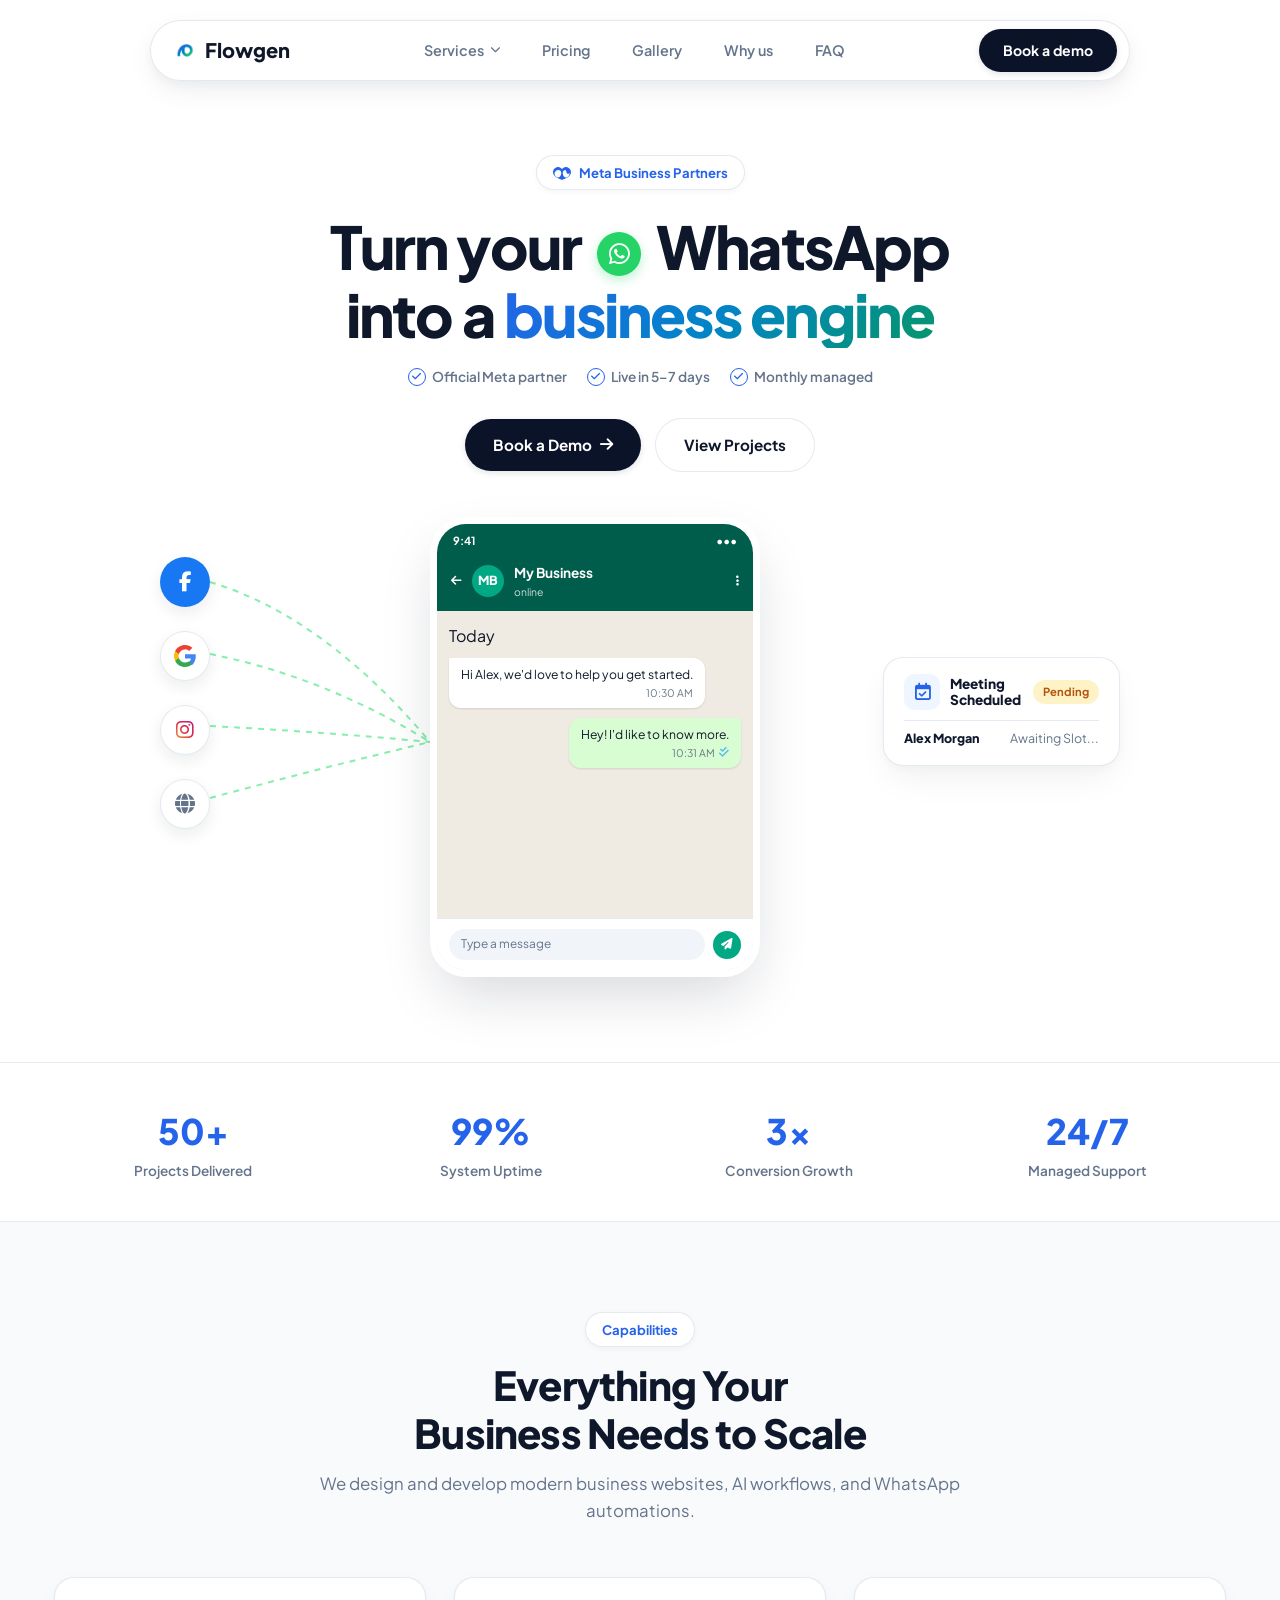
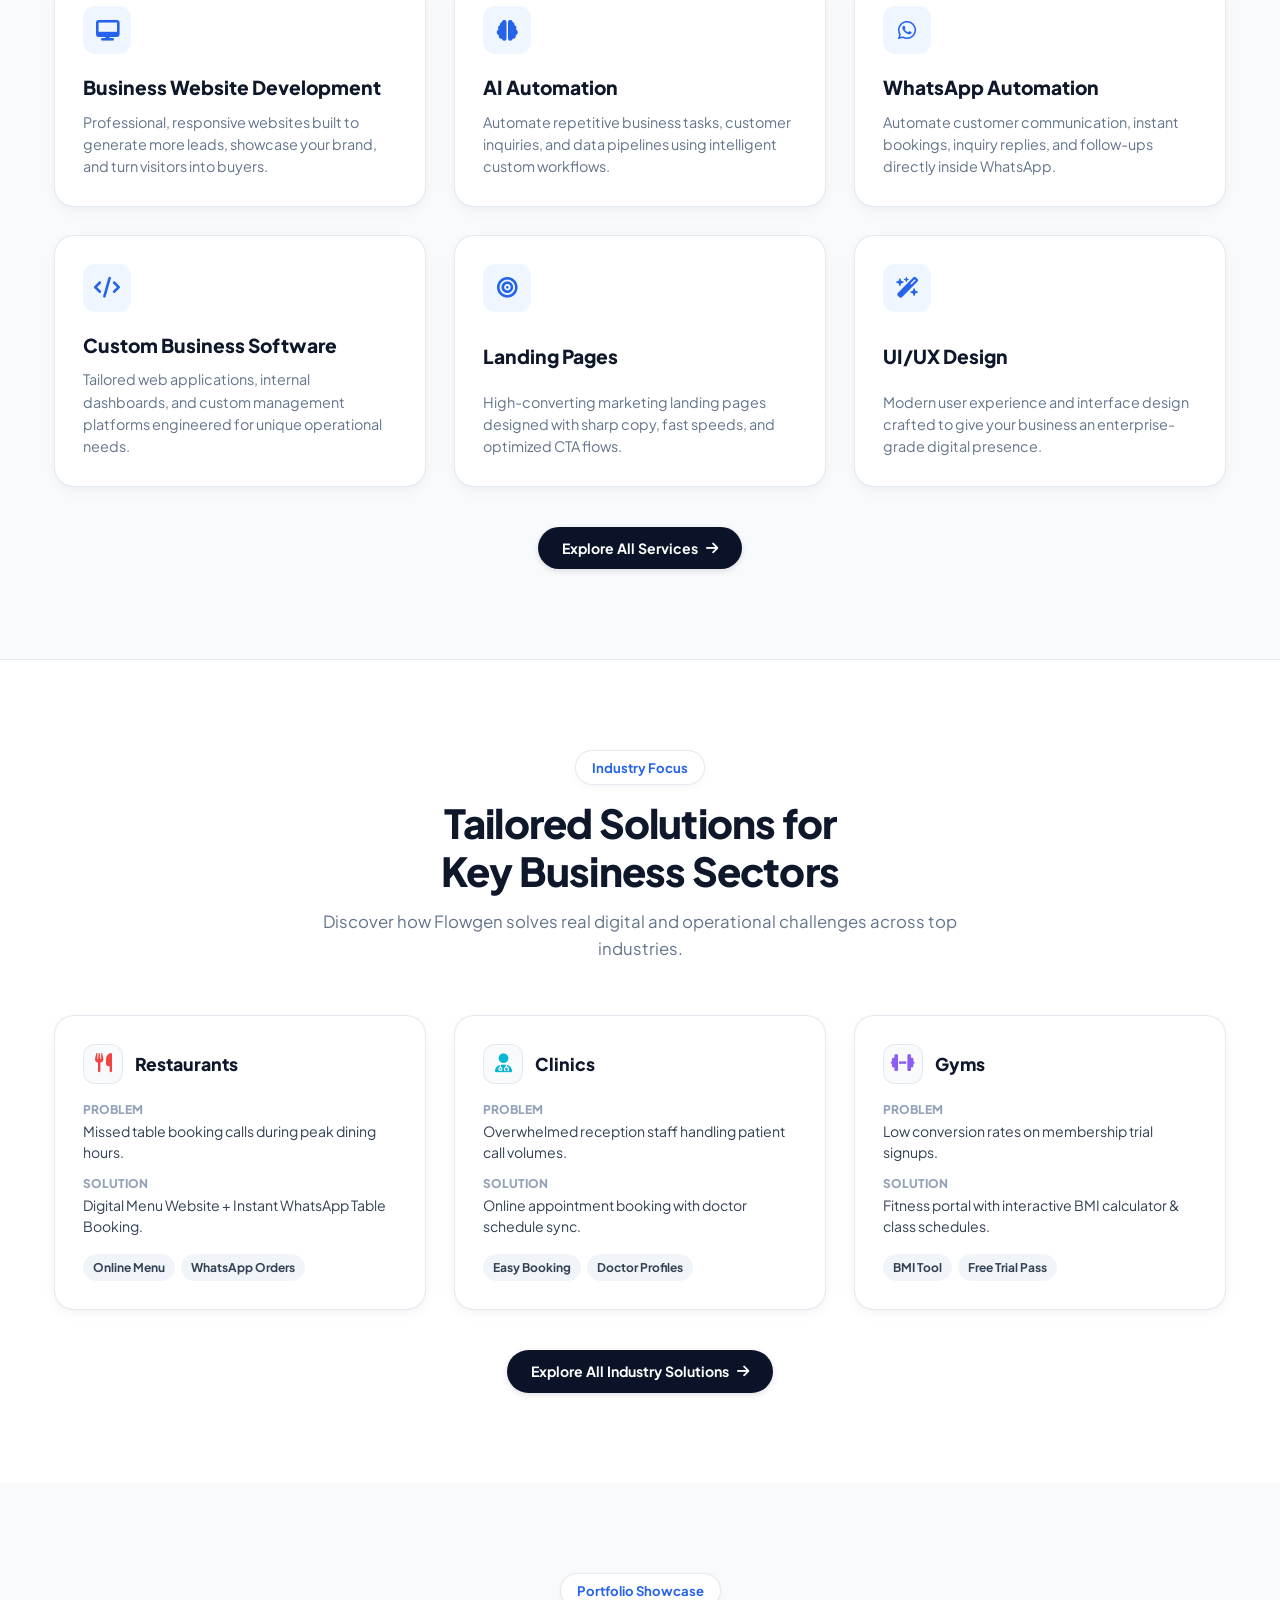
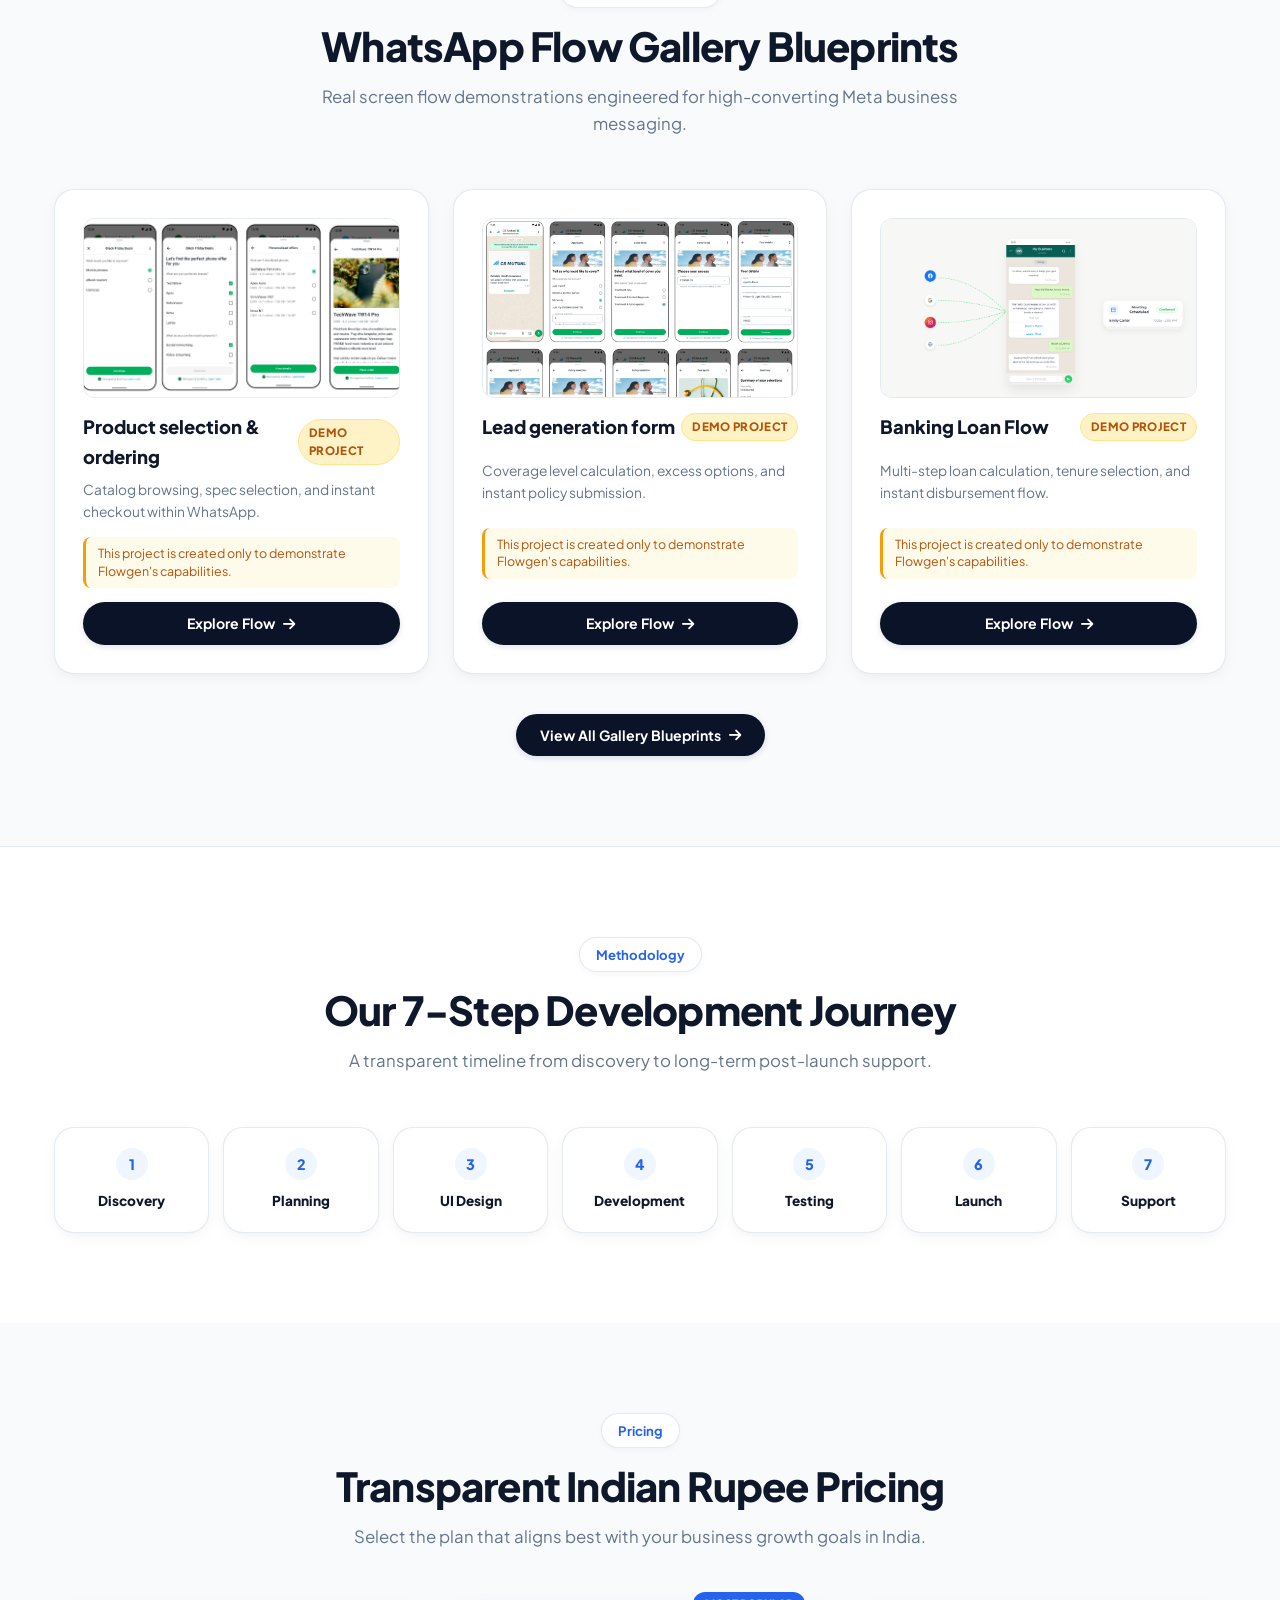
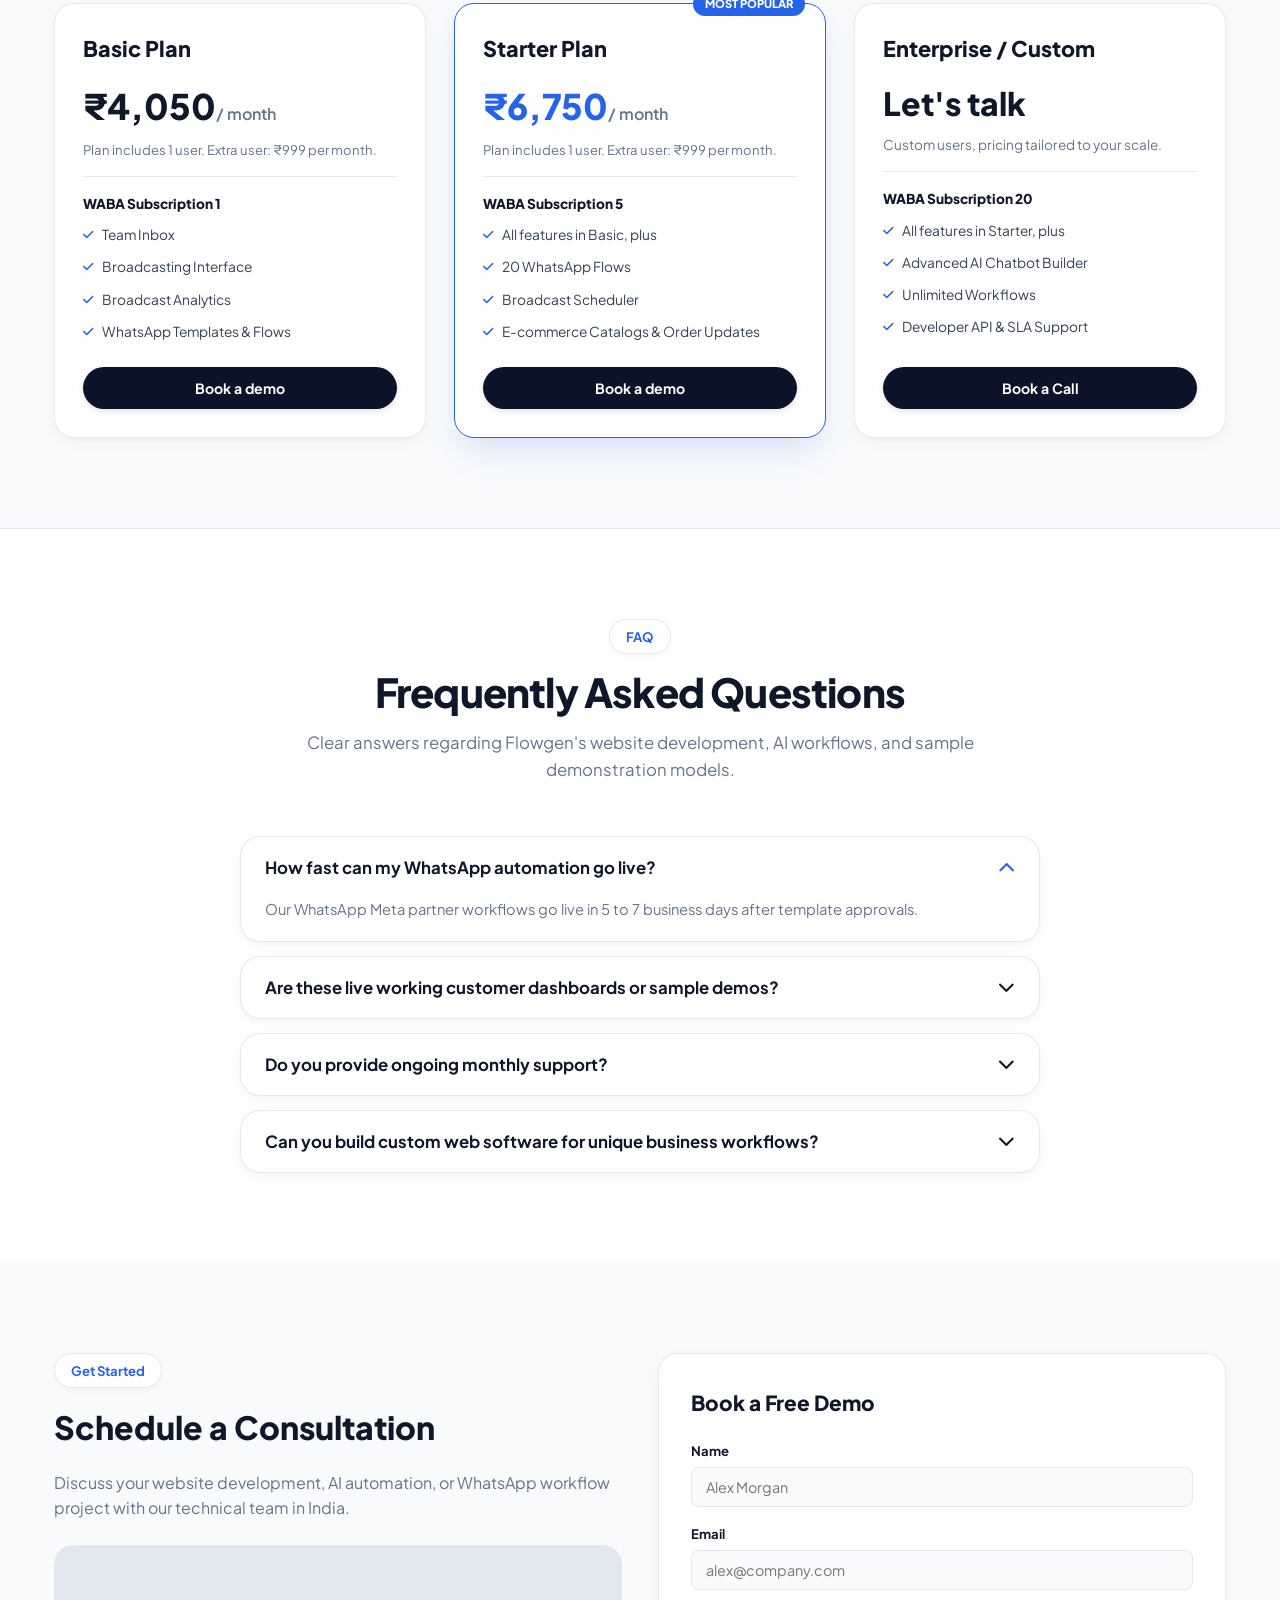
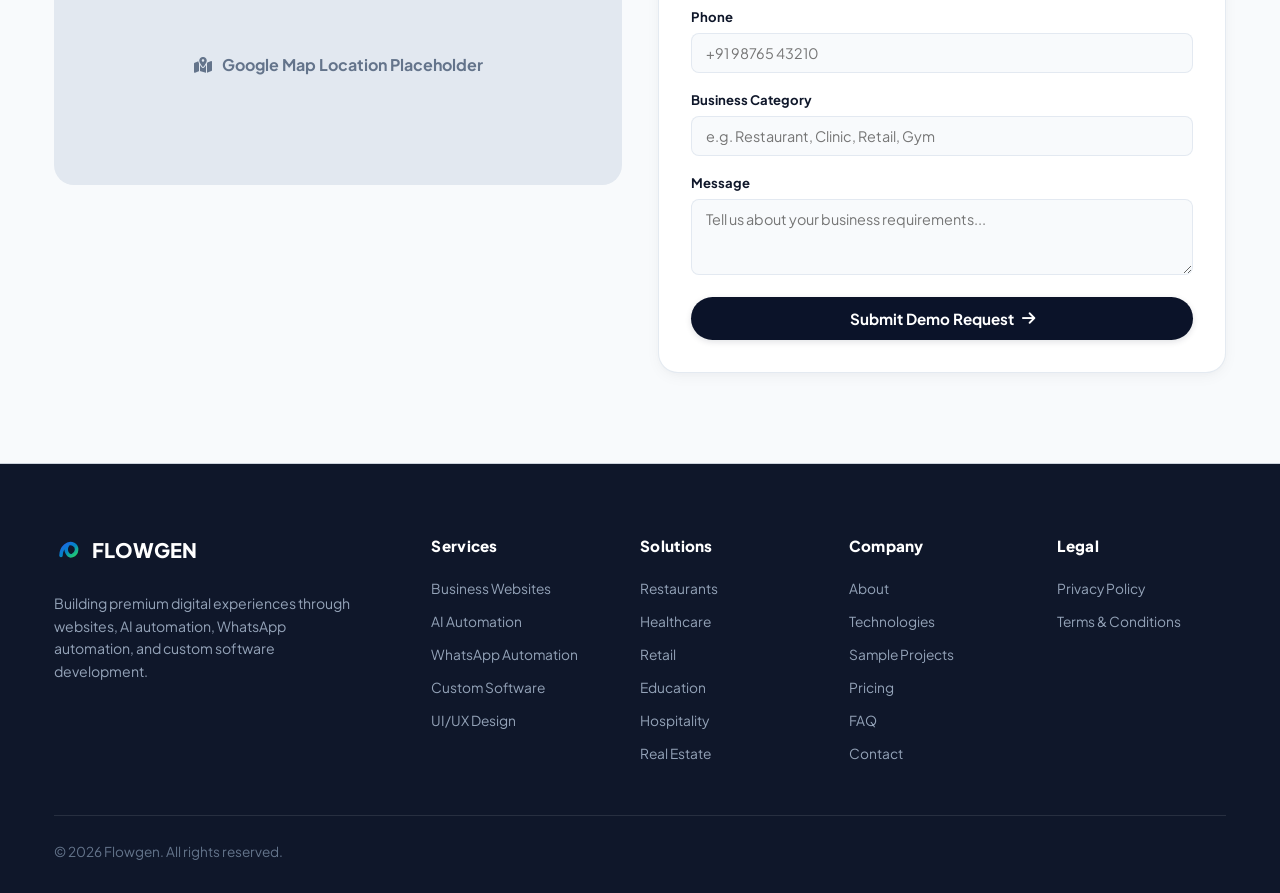
==== index.html @ ee699ff9 "Initial commit" ====
<!DOCTYPE html>
<html lang="en">

<head>
  <meta charset="UTF-8">
  <meta name="viewport" content="width=device-width, initial-scale=1.0">
  <title>Flowgen — Turn your WhatsApp into a business engine</title>
  <meta name="description"
    content="Flowgen helps businesses grow with modern websites, AI automation, WhatsApp automation and custom software solutions in India.">
  <link rel="stylesheet" href="styles.css">
  <link rel="stylesheet" href="https://cdnjs.cloudflare.com/ajax/libs/font-awesome/6.4.0/css/all.min.css">
  <style>
    .gallery-preview-img {
      width: 100%;
      height: 180px;
      object-fit: cover;
      object-position: top center;
      border-radius: var(--radius-md);
      margin-bottom: 14px;
      border: 1px solid var(--border-subtle);
    }
  </style>
</head>

<body>

    <!-- Floating Pill Navbar -->
  <div class="navbar-wrapper">
    <nav class="navbar-pill">
      <a href="index.html" class="logo">
        <img src="assets/logo.png" alt="Flowgen Logo" class="logo-icon-img">
        <span>Flowgen</span>
      </a>

      <div class="nav-links">
        <!-- Services with Glossy Mega Menu -->
        <div class="nav-item">
          <a href="services.html" class="nav-link">Services <i class="fa-solid fa-chevron-down" style="font-size:0.65rem;"></i></a>
          <div class="mega-menu">
            <div class="mega-title">Our Services</div>
            <div class="mega-grid-3">
              <a href="services.html" class="mega-card">
                <div class="mega-icon"><i class="fa-solid fa-desktop"></i></div>
                <div class="mega-info"><h6>Business Websites</h6><p>Professional responsive business websites</p></div>
              </a>
              <a href="services.html" class="mega-card">
                <div class="mega-icon"><i class="fa-solid fa-brain"></i></div>
                <div class="mega-info"><h6>AI Automation</h6><p>Automate repetitive business tasks</p></div>
              </a>
              <a href="services.html" class="mega-card">
                <div class="mega-icon"><i class="fa-brands fa-whatsapp"></i></div>
                <div class="mega-info"><h6>WhatsApp Automation</h6><p>Customer engagement automation</p></div>
              </a>
              <a href="services.html" class="mega-card">
                <div class="mega-icon"><i class="fa-solid fa-code"></i></div>
                <div class="mega-info"><h6>Custom Software</h6><p>Business management systems</p></div>
              </a>
              <a href="services.html" class="mega-card">
                <div class="mega-icon"><i class="fa-solid fa-wand-magic-sparkles"></i></div>
                <div class="mega-info"><h6>UI/UX Design</h6><p>Modern interface design</p></div>
              </a>
              <a href="services.html" class="mega-card">
                <div class="mega-icon"><i class="fa-solid fa-plug"></i></div>
                <div class="mega-info"><h6>API Integration</h6><p>Third-party software integrations</p></div>
              </a>
            </div>
          </div>
        </div>

        <div class="nav-item"><a href="pricing.html" class="nav-link">Pricing</a></div>
        <div class="nav-item"><a href="projects.html" class="nav-link">Gallery</a></div>
        <div class="nav-item"><a href="solutions.html" class="nav-link">Why us</a></div>
        <div class="nav-item"><a href="faq.html" class="nav-link">FAQ</a></div>
      </div>

      <div class="nav-right-actions">
        <a href="contact.html" class="btn-black-pill">Book a demo</a>
        <button class="mobile-toggle" aria-label="Toggle navigation"><i class="fa-solid fa-bars"></i></button>
      </div>
    </nav>
  </div>

  <!-- Hero Section -->
  <section id="home" class="hero-nowaflow">
    <div class="container">

      <!-- Meta Business Partners Badge -->
      <div class="meta-partner-badge">
        <svg viewBox="0 0 24 24">
          <path
            d="M16.96 4.04C14.87 4.04 13.11 5.37 12 7.05C10.89 5.37 9.13 4.04 7.04 4.04C3.15 4.04 0 7.19 0 11.08C0 16.36 7.6 20.08 11.45 20.91C11.81 20.99 12.19 20.99 12.55 20.91C16.4 20.08 24 16.36 24 11.08C24 7.19 20.85 4.04 16.96 4.04ZM7.04 18.04C4.38 18.04 2.04 15.7 2.04 13.04C2.04 10.38 4.38 8.04 7.04 8.04C9.28 8.04 11.04 9.8 11.04 12.04C11.04 15.35 8.7 18.04 7.04 18.04ZM16.96 18.04C15.3 18.04 12.96 15.35 12.96 12.04C12.96 9.8 14.72 8.04 16.96 8.04C19.62 18.04 21.96 10.38 21.96 13.04C21.96 15.7 19.62 18.04 16.96 18.04Z" />
        </svg>
        Meta Business Partners
      </div>

      <!-- Main Headline -->
      <h1 class="hero-main-title">
        Turn your <span class="wa-title-badge"><i class="fa-brands fa-whatsapp"></i></span> WhatsApp into a
        <div class="nowaflow-gradient-text">business engine</div>
      </h1>

      <!-- Checkmarks Row -->
      <div class="hero-checkmarks-row">
        <div class="check-item">
          <span class="check-icon-circle"><i class="fa-solid fa-check"></i></span> Official Meta partner
        </div>
        <div class="check-item">
          <span class="check-icon-circle"><i class="fa-solid fa-check"></i></span> Live in 5–7 days
        </div>
        <div class="check-item">
          <span class="check-icon-circle"><i class="fa-solid fa-check"></i></span> Monthly managed
        </div>
      </div>

      <!-- Hero CTA Buttons -->
      <div class="hero-cta-buttons">
        <a href="contact.html" class="btn-black-pill" style="padding:14px 28px; font-size:0.95rem;">
          Book a Demo <i class="fa-solid fa-arrow-right"></i>
        </a>
        <a href="projects.html" class="btn-white-pill" style="padding:14px 28px; font-size:0.95rem;">
          View Projects
        </a>
      </div>

      <!-- Hero Visual Layout -->
      <div class="hero-visual-wrapper">

        <!-- Left Side App Icons Stack -->
        <div class="left-app-icons">
          <div class="app-icon-circle icon-fb"><i class="fa-brands fa-facebook-f"></i></div>
          <div class="app-icon-circle icon-google">
            <svg width="22" height="22" viewBox="0 0 24 24">
              <path fill="#4285F4"
                d="M23.745 12.27c0-.7-.06-1.4-.19-2.07H12v4.51h6.6c-.29 1.52-1.14 2.82-2.4 3.68v3.05h3.88c2.27-2.09 3.665-5.17 3.665-9.17z" />
              <path fill="#34A853"
                d="M12 24c3.24 0 5.95-1.08 7.93-2.91l-3.88-3.05c-1.08.72-2.45 1.16-4.05 1.16-3.12 0-5.77-2.11-6.72-4.96H1.29v3.15C3.26 21.3 7.31 24 12 24z" />
              <path fill="#FBBC05"
                d="M5.28 14.24c-.25-.72-.38-1.49-.38-2.24s.13-1.52.38-2.24V6.61H1.29C.47 8.24 0 10.06 0 12s.47 3.76 1.29 5.39l3.99-3.15z" />
              <path fill="#EA4335"
                d="M12 4.75c1.77 0 3.35.61 4.6 1.8l3.42-3.42C17.95 1.19 15.24 0 12 0 7.31 0 3.26 2.7 1.29 6.61l3.99 3.15c.95-2.85 3.6-4.96 6.72-4.96z" />
            </svg>
          </div>
          <div class="app-icon-circle icon-ig"><i class="fa-brands fa-instagram"></i></div>
          <div class="app-icon-circle icon-web"><i class="fa-solid fa-globe"></i></div>
        </div>

        <!-- SVG Connector Lines -->
        <svg class="svg-connectors" viewBox="0 0 255 480">
          <path class="connector-path" d="M 25 65 Q 140 100, 245 225" />
          <path class="connector-path" d="M 25 137 Q 140 160, 245 225" />
          <path class="connector-path" d="M 25 209 Q 140 215, 245 225" />
          <path class="connector-path" d="M 25 281 Q 140 250, 245 225" />
        </svg>

        <!-- Center Phone Mockup (Full Un-cut Height) -->
        <div class="phone-mockup-container">
          <div class="phone-frame">
            <div class="phone-status-bar">
              <span>9:41</span>
              <span>•••</span>
            </div>

            <div class="phone-wa-header">
              <i class="fa-solid fa-arrow-left" style="font-size:0.75rem;"></i>
              <div class="phone-avatar">MB</div>
              <div class="phone-header-info">
                <h5>My Business</h5>
                <p>online</p>
              </div>
              <i class="fa-solid fa-ellipsis-vertical" style="margin-left:auto; font-size:0.75rem;"></i>
            </div>

            <!-- LIVE ANIMATED CHAT CONTAINER -->
            <div id="hero-chat-body" class="phone-chat-body">
              <div class="wa-date-divider">Today</div>
            </div>

            <div class="phone-input-bar">
              <div class="phone-input-box">Type a message</div>
              <div class="phone-send-btn"><i class="fa-solid fa-paper-plane"></i></div>
            </div>
          </div>
        </div>

        <!-- Right Side Floating Card (DYNAMICALLY SYNCHRONIZED) -->
        <div class="right-floating-card">
          <div class="meeting-card-top">
            <div style="display:flex; align-items:center; gap:10px;">
              <div class="meeting-icon-box">
                <i class="fa-regular fa-calendar-check"></i>
              </div>
              <div class="meeting-title">Meeting<br>Scheduled</div>
            </div>
            <span id="meeting-badge" class="meeting-badge-confirmed"
              style="background:#fef3c7; color:#b45309;">Pending</span>
          </div>
          <div class="meeting-card-bottom">
            <span id="meeting-person" class="meeting-person">Alex Morgan</span>
            <span id="meeting-time" class="meeting-time">Awaiting Slot...</span>
          </div>
        </div>

      </div>
    </div>
  </section>

  <!-- Trust & Stats Bar -->
  <section class="hero-stats"
    style="background:#ffffff; border-top:1px solid var(--border-subtle); border-bottom:1px solid var(--border-subtle); padding:40px 0;">
    <div class="container">
      <div style="display:grid; grid-template-columns:repeat(4, 1fr); gap:20px; text-align:center;">
        <div>
          <div class="stat-number" data-target="50" data-suffix="+"
            style="font-size:2.2rem; font-weight:800; color:var(--primary);">50+</div>
          <div style="font-size:0.85rem; color:var(--text-muted); font-weight:600;">Projects Delivered</div>
        </div>
        <div>
          <div class="stat-number" data-target="99" data-suffix="%"
            style="font-size:2.2rem; font-weight:800; color:var(--primary);">99.8%</div>
          <div style="font-size:0.85rem; color:var(--text-muted); font-weight:600;">System Uptime</div>
        </div>
        <div>
          <div class="stat-number" data-target="3" data-suffix="x"
            style="font-size:2.2rem; font-weight:800; color:var(--primary);">3x</div>
          <div style="font-size:0.85rem; color:var(--text-muted); font-weight:600;">Conversion Growth</div>
        </div>
        <div>
          <div class="stat-number" data-target="24" data-suffix="/7"
            style="font-size:2.2rem; font-weight:800; color:var(--primary);">24/7</div>
          <div style="font-size:0.85rem; color:var(--text-muted); font-weight:600;">Managed Support</div>
        </div>
      </div>
    </div>
  </section>

  <!-- Services Showcase -->
  <section id="services" class="section-padding">
    <div class="container">
      <div class="section-header">
        <span class="section-tag">Capabilities</span>
        <h2 class="section-title">Everything Your Business Needs to Scale</h2>
        <p class="section-subtitle">We design and develop modern business websites, AI workflows, and WhatsApp
          automations.</p>
      </div>

      <div class="services-grid">
        <div class="service-card">
          <div class="service-icon-box"><i class="fa-solid fa-desktop"></i></div>
          <h3>Business Website Development</h3>
          <p>Professional, responsive websites built to generate more leads, showcase your brand, and turn visitors into
            buyers.</p>
        </div>

        <div class="service-card">
          <div class="service-icon-box"><i class="fa-solid fa-brain"></i></div>
          <h3>AI Automation</h3>
          <p>Automate repetitive business tasks, customer inquiries, and data pipelines using intelligent custom
            workflows.</p>
        </div>

        <div class="service-card">
          <div class="service-icon-box"><i class="fa-brands fa-whatsapp"></i></div>
          <h3>WhatsApp Automation</h3>
          <p>Automate customer communication, instant bookings, inquiry replies, and follow-ups directly inside
            WhatsApp.</p>
        </div>

        <div class="service-card">
          <div class="service-icon-box"><i class="fa-solid fa-code"></i></div>
          <h3>Custom Business Software</h3>
          <p>Tailored web applications, internal dashboards, and custom management platforms engineered for unique
            operational needs.</p>
        </div>

        <div class="service-card">
          <div class="service-icon-box"><i class="fa-solid fa-bullseye"></i></div>
          <h3>Landing Pages</h3>
          <p>High-converting marketing landing pages designed with sharp copy, fast speeds, and optimized CTA flows.</p>
        </div>

        <div class="service-card">
          <div class="service-icon-box"><i class="fa-solid fa-wand-magic-sparkles"></i></div>
          <h3>UI/UX Design</h3>
          <p>Modern user experience and interface design crafted to give your business an enterprise-grade digital
            presence.</p>
        </div>
      </div>

      <div style="text-align:center; margin-top:40px;">
        <a href="services.html" class="btn-black-pill">Explore All Services <i class="fa-solid fa-arrow-right"></i></a>
      </div>
    </div>
  </section>

  <!-- Industry Solutions Showcase -->
  <section class="section-padding" style="background:#ffffff; border-top:1px solid var(--border-subtle);">
    <div class="container">
      <div class="section-header">
        <span class="section-tag">Industry Focus</span>
        <h2 class="section-title">Tailored Solutions for Key Business Sectors</h2>
        <p class="section-subtitle">Discover how Flowgen solves real digital and operational challenges across top
          industries.</p>
      </div>

      <div class="solutions-grid">
        <div class="solution-card">
          <div>
            <div class="solution-header">
              <div class="solution-icon" style="color:#ef4444;"><i class="fa-solid fa-utensils"></i></div>
              <div class="solution-title">
                <h4>Restaurants</h4>
              </div>
            </div>
            <div class="solution-block">
              <h6>Problem</h6>
              <p>Missed table booking calls during peak dining hours.</p>
            </div>
            <div class="solution-block">
              <h6>Solution</h6>
              <p>Digital Menu Website + Instant WhatsApp Table Booking.</p>
            </div>
          </div>
          <div><span class="benefit-tag">Online Menu</span><span class="benefit-tag">WhatsApp Orders</span></div>
        </div>

        <div class="solution-card">
          <div>
            <div class="solution-header">
              <div class="solution-icon" style="color:#06b6d4;"><i class="fa-solid fa-user-doctor"></i></div>
              <div class="solution-title">
                <h4>Clinics</h4>
              </div>
            </div>
            <div class="solution-block">
              <h6>Problem</h6>
              <p>Overwhelmed reception staff handling patient call volumes.</p>
            </div>
            <div class="solution-block">
              <h6>Solution</h6>
              <p>Online appointment booking with doctor schedule sync.</p>
            </div>
          </div>
          <div><span class="benefit-tag">Easy Booking</span><span class="benefit-tag">Doctor Profiles</span></div>
        </div>

        <div class="solution-card">
          <div>
            <div class="solution-header">
              <div class="solution-icon" style="color:#8b5cf6;"><i class="fa-solid fa-dumbbell"></i></div>
              <div class="solution-title">
                <h4>Gyms</h4>
              </div>
            </div>
            <div class="solution-block">
              <h6>Problem</h6>
              <p>Low conversion rates on membership trial signups.</p>
            </div>
            <div class="solution-block">
              <h6>Solution</h6>
              <p>Fitness portal with interactive BMI calculator & class schedules.</p>
            </div>
          </div>
          <div><span class="benefit-tag">BMI Tool</span><span class="benefit-tag">Free Trial Pass</span></div>
        </div>
      </div>

      <div style="text-align:center; margin-top:40px;">
        <a href="solutions.html" class="btn-black-pill">Explore All Industry Solutions <i
            class="fa-solid fa-arrow-right"></i></a>
      </div>
    </div>
  </section>

  <!-- Sample Projects Showcase Grid -->
  <section id="sample-projects" class="section-padding">
    <div class="container">
      <div class="section-header">
        <span class="section-tag">Portfolio Showcase</span>
        <h2 class="section-title">WhatsApp Flow Gallery Blueprints</h2>
        <p class="section-subtitle">Real screen flow demonstrations engineered for high-converting Meta business
          messaging.</p>
      </div>

      <div class="projects-grid" style="grid-template-columns: repeat(3, 1fr); gap:24px;">

        <div class="project-card">
          <img src="assets/gallery/gallery_2_ecommerce.png" alt="Product selection & ordering"
            class="gallery-preview-img">
          <div class="project-content">
            <div style="display:flex; justify-content:space-between; align-items:center; margin-bottom:8px;">
              <h3 style="font-size:1.15rem; font-weight:800;">Product selection & ordering</h3>
              <span class="sample-badge">DEMO PROJECT</span>
            </div>
            <p style="font-size:0.86rem; color:var(--text-muted);">Catalog browsing, spec selection, and instant
              checkout within WhatsApp.</p>
            <div class="sample-disclaimer">This project is created only to demonstrate Flowgen's capabilities.</div>
            <a href="projects.html" class="btn-black-pill" style="margin-top:14px; width:100%; text-align:center;">
              Explore Flow <i class="fa-solid fa-arrow-right"></i>
            </a>
          </div>
        </div>

        <div class="project-card">
          <img src="assets/gallery/gallery_3_insurance.png" alt="Lead generation form" class="gallery-preview-img">
          <div class="project-content">
            <div style="display:flex; justify-content:space-between; align-items:center; margin-bottom:8px;">
              <h3 style="font-size:1.15rem; font-weight:800;">Lead generation form</h3>
              <span class="sample-badge">DEMO PROJECT</span>
            </div>
            <p style="font-size:0.86rem; color:var(--text-muted);">Coverage level calculation, excess options, and
              instant policy submission.</p>
            <div class="sample-disclaimer">This project is created only to demonstrate Flowgen's capabilities.</div>
            <a href="projects.html" class="btn-black-pill" style="margin-top:14px; width:100%; text-align:center;">
              Explore Flow <i class="fa-solid fa-arrow-right"></i>
            </a>
          </div>
        </div>

        <div class="project-card">
          <img src="assets/gallery/gallery_1_loan.png" alt="Banking Loan Flow" class="gallery-preview-img">
          <div class="project-content">
            <div style="display:flex; justify-content:space-between; align-items:center; margin-bottom:8px;">
              <h3 style="font-size:1.15rem; font-weight:800;">Banking Loan Flow</h3>
              <span class="sample-badge">DEMO PROJECT</span>
            </div>
            <p style="font-size:0.86rem; color:var(--text-muted);">Multi-step loan calculation, tenure selection, and
              instant disbursement flow.</p>
            <div class="sample-disclaimer">This project is created only to demonstrate Flowgen's capabilities.</div>
            <a href="projects.html" class="btn-black-pill" style="margin-top:14px; width:100%; text-align:center;">
              Explore Flow <i class="fa-solid fa-arrow-right"></i>
            </a>
          </div>
        </div>

      </div>

      <div style="text-align:center; margin-top:40px;">
        <a href="projects.html" class="btn-black-pill">View All Gallery Blueprints <i
            class="fa-solid fa-arrow-right"></i></a>
      </div>
    </div>
  </section>

  <!-- 7-Step Development Timeline -->
  <section class="section-padding" style="background:#ffffff; border-top:1px solid var(--border-subtle);">
    <div class="container">
      <div class="section-header">
        <span class="section-tag">Methodology</span>
        <h2 class="section-title">Our 7-Step Development Journey</h2>
        <p class="section-subtitle">A transparent timeline from discovery to long-term post-launch support.</p>
      </div>

      <div class="process-timeline-horizontal">
        <div class="process-step-card">
          <div class="process-num">1</div>
          <h5>Discovery</h5>
        </div>
        <div class="process-step-card">
          <div class="process-num">2</div>
          <h5>Planning</h5>
        </div>
        <div class="process-step-card">
          <div class="process-num">3</div>
          <h5>UI Design</h5>
        </div>
        <div class="process-step-card">
          <div class="process-num">4</div>
          <h5>Development</h5>
        </div>
        <div class="process-step-card">
          <div class="process-num">5</div>
          <h5>Testing</h5>
        </div>
        <div class="process-step-card">
          <div class="process-num">6</div>
          <h5>Launch</h5>
        </div>
        <div class="process-step-card">
          <div class="process-num">7</div>
          <h5>Support</h5>
        </div>
      </div>
    </div>
  </section>

  <!-- Pricing Showcase Grid -->
  <section class="section-padding">
    <div class="container">
      <div class="section-header">
        <span class="section-tag">Pricing</span>
        <h2 class="section-title">Transparent Indian Rupee Pricing</h2>
        <p class="section-subtitle">Select the plan that aligns best with your business growth goals in India.</p>
      </div>

      <div class="pricing-grid-3">
        <div class="pricing-card">
          <div>
            <h3 style="font-size:1.35rem; font-weight:800;">Basic Plan</h3>
            <div style="font-size:2.2rem; font-weight:800; margin:12px 0 4px 0; color:var(--text-dark);">₹4,050<span
                style="font-size:1rem; color:var(--text-muted); font-weight:600;">/ month</span></div>
            <p
              style="font-size:0.82rem; color:var(--text-muted); padding-bottom:16px; border-bottom:1px solid var(--border-subtle); margin-bottom:16px;">
              Plan includes 1 user. Extra user: ₹999 per month.
            </p>
            <div style="font-size:0.85rem; font-weight:800; color:var(--text-dark); margin-bottom:10px;">WABA
              Subscription 1</div>
            <ul class="pricing-feature-list">
              <li><i class="fa-solid fa-check"></i> Team Inbox</li>
              <li><i class="fa-solid fa-check"></i> Broadcasting Interface</li>
              <li><i class="fa-solid fa-check"></i> Broadcast Analytics</li>
              <li><i class="fa-solid fa-check"></i> WhatsApp Templates & Flows</li>
            </ul>
          </div>
          <a href="contact.html" class="btn-black-pill" style="width:100%; text-align:center; margin-top:24px;">Book a
            demo</a>
        </div>

        <div class="pricing-card featured">
          <div class="featured-badge">Most Popular</div>
          <div>
            <h3 style="font-size:1.35rem; font-weight:800;">Starter Plan</h3>
            <div style="font-size:2.2rem; font-weight:800; margin:12px 0 4px 0; color:#2563eb;">₹6,750<span
                style="font-size:1rem; color:var(--text-muted); font-weight:600;">/ month</span></div>
            <p
              style="font-size:0.82rem; color:var(--text-muted); padding-bottom:16px; border-bottom:1px solid var(--border-subtle); margin-bottom:16px;">
              Plan includes 1 user. Extra user: ₹999 per month.
            </p>
            <div style="font-size:0.85rem; font-weight:800; color:var(--text-dark); margin-bottom:10px;">WABA
              Subscription 5</div>
            <ul class="pricing-feature-list">
              <li><i class="fa-solid fa-check"></i> All features in Basic, plus</li>
              <li><i class="fa-solid fa-check"></i> 20 WhatsApp Flows</li>
              <li><i class="fa-solid fa-check"></i> Broadcast Scheduler</li>
              <li><i class="fa-solid fa-check"></i> E-commerce Catalogs & Order Updates</li>
            </ul>
          </div>
          <a href="contact.html" class="btn-black-pill" style="width:100%; text-align:center; margin-top:24px;">Book a
            demo</a>
        </div>

        <div class="pricing-card">
          <div>
            <h3 style="font-size:1.35rem; font-weight:800;">Enterprise / Custom</h3>
            <div style="font-size:2rem; font-weight:800; margin:12px 0 4px 0; color:var(--text-dark);">Let's talk</div>
            <p
              style="font-size:0.85rem; color:var(--text-muted); padding-bottom:16px; border-bottom:1px solid var(--border-subtle); margin-bottom:16px;">
              Custom users, pricing tailored to your scale.
            </p>
            <div style="font-size:0.85rem; font-weight:800; color:var(--text-dark); margin-bottom:10px;">WABA
              Subscription 20</div>
            <ul class="pricing-feature-list">
              <li><i class="fa-solid fa-check"></i> All features in Starter, plus</li>
              <li><i class="fa-solid fa-check"></i> Advanced AI Chatbot Builder</li>
              <li><i class="fa-solid fa-check"></i> Unlimited Workflows</li>
              <li><i class="fa-solid fa-check"></i> Developer API & SLA Support</li>
            </ul>
          </div>
          <a href="contact.html" class="btn-black-pill" style="width:100%; text-align:center; margin-top:24px;">Book a
            Call</a>
        </div>
      </div>
    </div>
  </section>

  <!-- FAQ Accordion -->
  <section class="section-padding" style="background:#ffffff; border-top:1px solid var(--border-subtle);">
    <div class="container">
      <div class="section-header">
        <span class="section-tag">FAQ</span>
        <h2 class="section-title">Frequently Asked Questions</h2>
        <p class="section-subtitle">Clear answers regarding Flowgen's website development, AI workflows, and sample
          demonstration models.</p>
      </div>

      <div class="faq-wrap">
        <div class="faq-item active">
          <button class="faq-question"><span>How fast can my WhatsApp automation go live?</span><i
              class="fa-solid fa-chevron-down"></i></button>
          <div class="faq-answer">Our WhatsApp Meta partner workflows go live in 5 to 7 business days after template
            approvals.</div>
        </div>

        <div class="faq-item">
          <button class="faq-question"><span>Are these live working customer dashboards or sample demos?</span><i
              class="fa-solid fa-chevron-down"></i></button>
          <div class="faq-answer">Every project and dashboard preview on Flowgen is a sample demonstration created to
            showcase what Flowgen can build for your business.</div>
        </div>

        <div class="faq-item">
          <button class="faq-question"><span>Do you provide ongoing monthly support?</span><i
              class="fa-solid fa-chevron-down"></i></button>
          <div class="faq-answer">Yes, we provide fully managed monthly support, hosting management, and API
            maintenance.</div>
        </div>

        <div class="faq-item">
          <button class="faq-question"><span>Can you build custom web software for unique business workflows?</span><i
              class="fa-solid fa-chevron-down"></i></button>
          <div class="faq-answer">Yes, our Enterprise package covers custom web apps, management portals, and internal
            tools.</div>
        </div>
      </div>
    </div>
  </section>

  <!-- Consultation Contact Form -->
  <section class="section-padding">
    <div class="container">
      <div class="contact-grid">
        <div>
          <span class="section-tag">Get Started</span>
          <h2 style="font-size:2rem; font-weight:800; margin-bottom:16px;">Schedule a Consultation</h2>
          <p style="font-size:1rem; color:var(--text-muted); line-height:1.6; margin-bottom:24px;">
            Discuss your website development, AI automation, or WhatsApp workflow project with our technical team in
            India.
          </p>
          <div class="map-placeholder">
            <i class="fa-solid fa-map-location-dot" style="margin-right:10px;"></i> Google Map Location Placeholder
          </div>
        </div>

        <div class="contact-form-box">
          <h3 style="font-size:1.3rem; font-weight:800; margin-bottom:20px;">Book a Free Demo</h3>
          <form id="contact-form">
            <div class="form-group">
              <label>Name</label>
              <input type="text" required class="form-control" placeholder="Alex Morgan">
            </div>
            <div class="form-group">
              <label>Email</label>
              <input type="email" required class="form-control" placeholder="alex@company.com">
            </div>
            <div class="form-group">
              <label>Phone</label>
              <input type="tel" required class="form-control" placeholder="+91 98765 43210">
            </div>
            <div class="form-group">
              <label>Business Category</label>
              <input type="text" class="form-control" placeholder="e.g. Restaurant, Clinic, Retail, Gym">
            </div>
            <div class="form-group">
              <label>Message</label>
              <textarea rows="3" class="form-control"
                placeholder="Tell us about your business requirements..."></textarea>
            </div>
            <button type="submit" class="btn-black-pill" style="width:100%; padding:12px; font-size:0.95rem;">
              Submit Demo Request <i class="fa-solid fa-arrow-right"></i>
            </button>
          </form>
        </div>
      </div>
    </div>
  </section>

  <!-- Multi-Column Footer -->
    <!-- Multi-Column Footer -->
  <footer>
    <div class="container">
      <div class="footer-grid">
        
        <!-- Column 1: Brand & Description -->
        <div class="footer-brand-col">
          <a href="index.html" class="logo" style="margin-bottom:14px; display:inline-flex;">
            <svg class="logo-icon-svg" viewBox="0 0 40 40" fill="none">
              <path d="M10 28 C10 16, 20 8, 28 12 C34 15, 34 25, 26 28 C20 30, 14 20, 20 12" stroke="url(#logo-grad-foot-gen)" stroke-width="5" stroke-linecap="round" fill="none"/>
              <defs>
                <linearGradient id="logo-grad-foot-gen" x1="0%" y1="0%" x2="100%" y2="100%">
                  <stop offset="0%" stop-color="#2563eb" />
                  <stop offset="50%" stop-color="#0284c7" />
                  <stop offset="100%" stop-color="#25d366" />
                </linearGradient>
              </defs>
            </svg>
            <span style="color:#fff;">FLOWGEN</span>
          </a>
          <p class="footer-brand-desc">
            Building premium digital experiences through websites, AI automation, WhatsApp automation, and custom software development.
          </p>
        </div>

        <!-- Column 2: Services -->
        <div class="footer-col">
          <h4>Services</h4>
          <ul>
            <li><a href="services.html">Business Websites</a></li>
            <li><a href="services.html">AI Automation</a></li>
            <li><a href="services.html">WhatsApp Automation</a></li>
            <li><a href="services.html">Custom Software</a></li>
            <li><a href="services.html">UI/UX Design</a></li>
          </ul>
        </div>

        <!-- Column 3: Solutions -->
        <div class="footer-col">
          <h4>Solutions</h4>
          <ul>
            <li><a href="solutions.html">Restaurants</a></li>
            <li><a href="solutions.html">Healthcare</a></li>
            <li><a href="solutions.html">Retail</a></li>
            <li><a href="solutions.html">Education</a></li>
            <li><a href="solutions.html">Hospitality</a></li>
            <li><a href="solutions.html">Real Estate</a></li>
          </ul>
        </div>

        <!-- Column 4: Company -->
        <div class="footer-col">
          <h4>Company</h4>
          <ul>
            <li><a href="about.html">About</a></li>
            <li><a href="technologies.html">Technologies</a></li>
            <li><a href="projects.html">Sample Projects</a></li>
            <li><a href="pricing.html">Pricing</a></li>
            <li><a href="faq.html">FAQ</a></li>
            <li><a href="contact.html">Contact</a></li>
          </ul>
        </div>

        <!-- Column 5: Legal -->
        <div class="footer-col">
          <h4>Legal</h4>
          <ul>
            <li><a href="privacy.html">Privacy Policy</a></li>
            <li><a href="terms.html">Terms & Conditions</a></li>
          </ul>
        </div>

      </div>

      <div class="footer-bottom">
        <div>© 2026 Flowgen. All rights reserved.</div>
      </div>
    </div>
  </footer>

  <script src="app.js"></script>
</body>

</html>
---- styles.css ----
/* ==========================================================================
   Flowgen - Premium SaaS Enterprise Website Design System
   NovaFlo / Vercel / Stripe / Linear Aesthetic Standards
   ========================================================================== */

@import url('https://fonts.googleapis.com/css2?family=Plus+Jakarta+Sans:wght@400;500;600;700;800&display=swap');

:root {
  --font-main: 'Plus Jakarta Sans', -apple-system, BlinkMacSystemFont, "Segoe UI", Roboto, sans-serif;

  /* Color Palette */
  --bg-body: #f8fafc;
  --bg-card: #ffffff;

  --text-dark: #0f172a;
  --text-body: #334155;
  --text-muted: #64748b;
  --text-light: #94a3b8;

  --primary: #2563eb;
  --primary-hover: #1d4ed8;
  --primary-light: #eff6ff;

  /* Authentic WhatsApp Color System */
  --wa-green: #25d366;
  --wa-header-green: #005c4b;
  --wa-chat-bg: #efeae2;
  --wa-bubble-incoming: #ffffff;
  --wa-bubble-outgoing: #d9fdd3;
  --wa-tick-blue: #53bdeb;
  --wa-time-color: #667781;

  /* Elevation Shadows */
  --shadow-sm: 0 2px 6px rgba(15, 23, 42, 0.04);
  --shadow-card: 0 4px 16px -2px rgba(15, 23, 42, 0.05), 0 2px 6px -1px rgba(15, 23, 42, 0.02);
  --shadow-hover: 0 16px 36px -6px rgba(15, 23, 42, 0.1), 0 4px 12px -2px rgba(15, 23, 42, 0.04);
  --shadow-floating: 0 16px 36px -8px rgba(15, 23, 42, 0.07), 0 4px 12px rgba(15, 23, 42, 0.03);
  --shadow-phone: 0 25px 60px -12px rgba(15, 23, 42, 0.18);
  --shadow-mega: 0 24px 50px -12px rgba(15, 23, 42, 0.15);

  /* Radius Tokens */
  --radius-sm: 8px;
  --radius-md: 12px;
  --radius-lg: 20px;
  --radius-full: 9999px;

  /* Borders & Transitions */
  --border-subtle: rgba(226, 232, 240, 0.9);
  --border-hover: rgba(191, 219, 254, 1);
  --grad-text: linear-gradient(135deg, #2563eb 0%, #0284c7 50%, #059669 100%);

  --transition-fast: 0.2s cubic-bezier(0.16, 1, 0.3, 1);
  --transition-normal: 0.35s cubic-bezier(0.16, 1, 0.3, 1);
}

/* Global Reset */
*, *::before, *::after {
  box-sizing: border-box;
  margin: 0;
  padding: 0;
}

html { scroll-behavior: smooth; font-size: 16px; }

/* Smooth Page Navigation Fade Transitions (Without transform on body to preserve position:fixed) */
body {
  font-family: var(--font-main);
  background-color: var(--bg-body);
  color: var(--text-dark);
  line-height: 1.6;
  overflow-x: hidden;
  -webkit-font-smoothing: antialiased;
  
  opacity: 0;
  transition: opacity 0.32s ease;
}

body.page-loaded {
  opacity: 1;
}

body.page-exiting {
  opacity: 0;
}

a { color: inherit; text-decoration: none; }
ul { list-style: none; }
button, input, select, textarea { font-family: inherit; font-size: inherit; }

/* Container System */
.container {
  width: 100%;
  max-width: 1220px;
  margin: 0 auto;
  padding: 0 24px;
}

.section-padding { padding: 90px 0; }

.section-header {
  text-align: center;
  max-width: 720px;
  margin: 0 auto 52px auto;
}

.section-tag {
  display: inline-flex;
  align-items: center;
  gap: 8px;
  padding: 6px 16px;
  border-radius: var(--radius-full);
  background: var(--bg-card);
  border: 1px solid var(--border-subtle);
  color: var(--primary);
  font-size: 0.82rem;
  font-weight: 700;
  margin-bottom: 14px;
  box-shadow: var(--shadow-sm);
}

.section-title {
  font-size: clamp(2rem, 4vw, 2.5rem);
  font-weight: 800;
  line-height: 1.2;
  letter-spacing: -0.02em;
  color: var(--text-dark);
  margin-bottom: 14px;
  text-wrap: balance;
}

.section-subtitle {
  font-size: 1.05rem;
  color: var(--text-muted);
  line-height: 1.6;
}

/* Page Hero Banner */
.page-hero-banner {
  padding: 155px 0 50px 0;
  text-align: center;
  background: #ffffff;
  border-bottom: 1px solid var(--border-subtle);
}

.page-hero-banner h1 {
  font-size: clamp(2.2rem, 4vw, 3.2rem);
  font-weight: 800;
  letter-spacing: -0.02em;
  color: var(--text-dark);
  margin-bottom: 12px;
}

.page-hero-banner p {
  font-size: 1.1rem;
  color: var(--text-muted);
  max-width: 680px;
  margin: 0 auto;
}

/* Badges */
.sample-badge {
  display: inline-flex;
  align-items: center;
  gap: 4px;
  padding: 4px 10px;
  background: #fef3c7;
  color: #b45309;
  border: 1px solid #fde68a;
  border-radius: var(--radius-full);
  font-size: 0.72rem;
  font-weight: 800;
  text-transform: uppercase;
  letter-spacing: 0.03em;
}

.sample-disclaimer {
  font-size: 0.78rem;
  color: #b45309;
  background: #fffbeb;
  padding: 8px 12px;
  border-radius: var(--radius-sm);
  border-left: 3px solid #f59e0b;
  margin-top: 14px;
  line-height: 1.4;
}

/* PERMANENT CONSTANT VIEWPORT PINNED HEADER NAVBAR */
.navbar-wrapper {
  position: fixed !important;
  top: 20px !important;
  left: 0 !important;
  width: 100% !important;
  z-index: 99999 !important;
  display: flex !important;
  justify-content: center !important;
  padding: 0 24px !important;
  pointer-events: none !important;
  transform: none !important;
}

.navbar-pill {
  width: 100%;
  max-width: 980px;
  background: rgba(255, 255, 255, 0.98);
  backdrop-filter: blur(20px);
  -webkit-backdrop-filter: blur(20px);
  border: 1px solid rgba(226, 232, 240, 0.95);
  border-radius: 9999px;
  padding: 8px 12px 8px 24px;
  display: flex;
  align-items: center;
  justify-content: space-between;
  box-shadow: 0 10px 30px -5px rgba(15, 23, 42, 0.09), 0 4px 12px rgba(15, 23, 42, 0.04);
  pointer-events: auto !important;
  flex-wrap: nowrap;
}

.logo {
  display: flex;
  align-items: center;
  gap: 10px;
  font-size: 1.25rem;
  font-weight: 800;
  color: #0f172a;
  flex-shrink: 0;
}

.logo-icon-img {
  height: 28px;
  width: auto;
  object-fit: contain;
  display: block;
}

.logo-icon-svg { width: 28px; height: 28px; }

.nav-links {
  position: relative;
  display: flex;
  align-items: center;
  gap: 6px;
}

.nav-active-indicator {
  position: absolute;
  top: 50%;
  transform: translateY(-50%);
  height: 34px;
  background: #eff6ff;
  border-radius: 9999px;
  transition: all 0.35s cubic-bezier(0.16, 1, 0.3, 1);
  z-index: 1;
  pointer-events: none;
  opacity: 0;
}

.nav-links.has-active .nav-active-indicator { opacity: 1; }
.nav-item { position: relative; z-index: 2; }

.nav-link {
  font-size: 0.9rem;
  font-weight: 600;
  color: #64748b;
  display: flex;
  align-items: center;
  gap: 6px;
  padding: 7px 18px;
  border-radius: 9999px;
  transition: color var(--transition-fast);
  position: relative;
  z-index: 2;
  white-space: nowrap;
}

.nav-link:hover, .nav-link.active-pill {
  color: #2563eb;
  font-weight: 700;
}

.nav-right-actions {
  display: flex;
  align-items: center;
  gap: 10px;
  flex-shrink: 0;
}

.btn-black-pill {
  display: inline-flex;
  align-items: center;
  justify-content: center;
  gap: 8px;
  padding: 10px 24px;
  border-radius: 9999px;
  background: #0b1329;
  color: #ffffff;
  font-size: 0.88rem;
  font-weight: 700;
  border: none;
  cursor: pointer;
  box-shadow: 0 2px 6px rgba(11, 19, 41, 0.12);
  transition: all var(--transition-fast);
  white-space: nowrap;
  flex-shrink: 0;
}

.btn-black-pill:hover { background: #17254e; transform: translateY(-1px); }

.btn-white-pill {
  display: inline-flex;
  align-items: center;
  justify-content: center;
  gap: 8px;
  padding: 10px 24px;
  border-radius: 9999px;
  background: #ffffff;
  color: var(--text-dark);
  font-size: 0.88rem;
  font-weight: 700;
  border: 1px solid var(--border-subtle);
  cursor: pointer;
  transition: all var(--transition-fast);
  white-space: nowrap;
}

.btn-white-pill:hover { background: #f8fafc; border-color: var(--border-hover); }

.mobile-toggle {
  display: none;
  background: none;
  border: none;
  font-size: 1.3rem;
  color: var(--text-dark);
}

/* Glossy Mega Dropdown Menus */
.mega-menu {
  position: absolute;
  top: 100%;
  left: 50%;
  transform: translateX(-50%) translateY(14px) scale(0.98);
  width: 760px;
  background: rgba(255, 255, 255, 0.98);
  backdrop-filter: blur(24px);
  -webkit-backdrop-filter: blur(24px);
  border: 1px solid rgba(226, 232, 240, 0.9);
  border-radius: var(--radius-lg);
  padding: 22px;
  box-shadow: var(--shadow-mega);
  opacity: 0;
  pointer-events: none;
  transition: all var(--transition-normal);
  z-index: 1100;
}

.nav-item:hover .mega-menu {
  opacity: 1;
  pointer-events: auto;
  transform: translateX(-50%) translateY(6px) scale(1);
}

.mega-title {
  font-size: 0.75rem;
  font-weight: 800;
  letter-spacing: 0.06em;
  text-transform: uppercase;
  color: var(--text-light);
  margin-bottom: 12px;
  padding-bottom: 6px;
  border-bottom: 1px solid var(--border-subtle);
}

.mega-grid-3 { display: grid; grid-template-columns: repeat(3, 1fr); gap: 10px; }

.mega-card {
  padding: 12px;
  border-radius: var(--radius-md);
  background: var(--bg-body);
  display: flex;
  align-items: flex-start;
  gap: 10px;
  border: 1px solid transparent;
  transition: all var(--transition-fast);
}

.mega-card:hover { background: #ffffff; border-color: var(--primary); box-shadow: var(--shadow-sm); }

.mega-icon {
  width: 34px;
  height: 34px;
  border-radius: 10px;
  background: #eff6ff;
  color: var(--primary);
  display: flex;
  align-items: center;
  justify-content: center;
  font-size: 0.95rem;
  flex-shrink: 0;
}

.mega-info h6 { font-size: 0.85rem; font-weight: 800; color: var(--text-dark); margin-bottom: 2px; }
.mega-info p { font-size: 0.72rem; color: var(--text-muted); line-height: 1.3; }

/* Hero Section */
.hero-nowaflow {
  padding: 155px 0 65px 0;
  text-align: center;
  background: #ffffff;
  position: relative;
  overflow: hidden;
}

.meta-partner-badge {
  display: inline-flex;
  align-items: center;
  gap: 8px;
  padding: 6px 16px;
  border-radius: var(--radius-full);
  background: #ffffff;
  border: 1px solid var(--border-subtle);
  color: #2563eb;
  font-size: 0.82rem;
  font-weight: 700;
  margin-bottom: 22px;
  box-shadow: var(--shadow-sm);
}

.meta-partner-badge svg { width: 18px; height: 18px; fill: #2563eb; }

.hero-main-title {
  font-size: clamp(2.3rem, 5vw, 3.7rem);
  font-weight: 800;
  line-height: 1.15;
  letter-spacing: -0.03em;
  color: var(--text-dark);
  max-width: 860px;
  margin: 0 auto 18px auto;
  text-wrap: balance;
}

.wa-title-badge {
  display: inline-flex;
  align-items: center;
  justify-content: center;
  width: 44px;
  height: 44px;
  background: #25d366;
  color: #ffffff;
  border-radius: 50%;
  font-size: 1.5rem;
  vertical-align: middle;
  margin: 0 6px;
  box-shadow: 0 4px 12px rgba(37, 211, 102, 0.3);
}

.nowaflow-gradient-text {
  background: var(--grad-text);
  -webkit-background-clip: text;
  -webkit-text-fill-color: transparent;
  display: inline-block;
}

.hero-checkmarks-row {
  display: flex;
  align-items: center;
  justify-content: center;
  gap: 20px;
  font-size: 0.85rem;
  font-weight: 600;
  color: var(--text-muted);
  margin-bottom: 30px;
  flex-wrap: wrap;
}

.check-item { display: flex; align-items: center; gap: 6px; }

.check-icon-circle {
  width: 18px;
  height: 18px;
  border-radius: 50%;
  border: 1.5px solid #2563eb;
  color: #2563eb;
  display: inline-flex;
  align-items: center;
  justify-content: center;
  font-size: 0.65rem;
  font-weight: 800;
}

.hero-cta-buttons {
  display: flex;
  align-items: center;
  justify-content: center;
  gap: 14px;
  margin-bottom: 45px;
}

/* Hero Visual Layout */
.hero-visual-wrapper {
  position: relative;
  max-width: 960px;
  height: 480px;
  margin: 0 auto;
  display: flex;
  align-items: flex-start;
  justify-content: flex-start;
}

.left-app-icons {
  display: flex;
  flex-direction: column;
  gap: 24px;
  position: absolute;
  left: 0;
  top: 40px;
  z-index: 4;
}

.app-icon-circle {
  width: 50px;
  height: 50px;
  border-radius: 50%;
  display: flex;
  align-items: center;
  justify-content: center;
  font-size: 1.25rem;
  box-shadow: 0 6px 16px rgba(15, 23, 42, 0.08);
  background: #ffffff;
  border: 1px solid var(--border-subtle);
  transition: transform var(--transition-fast);
}

.app-icon-circle:hover { transform: scale(1.08); }

.icon-fb { background: #1877f2; color: #ffffff; border: none; }
.icon-google { background: #ffffff; }
.icon-ig { background: #ffffff; }
.icon-ig i {
  background: linear-gradient(45deg, #f09433 0%, #e6683c 25%, #dc2743 50%, #cc2366 75%, #bc1888 100%);
  -webkit-background-clip: text;
  -webkit-text-fill-color: transparent;
}
.icon-web { background: #ffffff; color: #64748b; }

.svg-connectors {
  position: absolute;
  left: 25px;
  top: 0;
  width: 255px;
  height: 480px;
  pointer-events: none;
  z-index: 2;
}

.connector-path {
  fill: none;
  stroke: #86efac;
  stroke-width: 2;
  stroke-dasharray: 6 6;
}

.phone-mockup-container {
  position: absolute;
  left: 270px;
  top: 0;
  z-index: 3;
}

.phone-frame {
  width: 330px;
  height: 460px;
  background: var(--wa-chat-bg);
  border: 7px solid #ffffff;
  border-radius: 36px;
  box-shadow: var(--shadow-phone);
  overflow: hidden;
  display: flex;
  flex-direction: column;
}

.phone-status-bar {
  background: var(--wa-header-green);
  color: #ffffff;
  padding: 8px 16px 4px 16px;
  display: flex;
  align-items: center;
  justify-content: space-between;
  font-size: 0.7rem;
  font-weight: 700;
  flex-shrink: 0;
}

.phone-wa-header {
  background: var(--wa-header-green);
  color: #ffffff;
  padding: 8px 14px 10px 14px;
  display: flex;
  align-items: center;
  gap: 10px;
  flex-shrink: 0;
}

.phone-avatar {
  width: 32px;
  height: 32px;
  border-radius: 50%;
  background: #00a884;
  color: #fff;
  display: flex;
  align-items: center;
  justify-content: center;
  font-weight: 800;
  font-size: 0.78rem;
}

.phone-header-info h5 { font-size: 0.85rem; font-weight: 700; text-align: left; }
.phone-header-info p { font-size: 0.65rem; opacity: 0.8; text-align: left; }

/* Phone Chat Body - HIDDEN SCROLLBAR */
.phone-chat-body {
  padding: 12px;
  display: flex;
  flex-direction: column;
  gap: 10px;
  flex-grow: 1;
  overflow-y: auto;
  text-align: left;

  /* HIDE SCROLLBAR ACROSS ALL BROWSERS */
  scrollbar-width: none;
  -ms-overflow-style: none;
}

.phone-chat-body::-webkit-scrollbar {
  display: none;
  width: 0;
  height: 0;
}

/* Authentic WhatsApp Chat Bubbles */
@keyframes waSlideUp {
  0% { opacity: 0; transform: translateY(18px) scale(0.96); }
  60% { opacity: 1; transform: translateY(-2px) scale(1.01); }
  100% { opacity: 1; transform: translateY(0) scale(1); }
}

.wa-card-bubble {
  max-width: 88%;
  padding: 8px 12px;
  border-radius: 12px;
  font-size: 0.76rem;
  line-height: 1.38;
  box-shadow: 0 1px 2px rgba(15, 23, 42, 0.12);
  animation: waSlideUp 0.38s cubic-bezier(0.16, 1, 0.3, 1) forwards;
  position: relative;
}

.wa-incoming {
  align-self: flex-start;
  background: var(--wa-bubble-incoming);
  border-top-left-radius: 2px;
  color: var(--text-dark);
}

.wa-outgoing {
  align-self: flex-end;
  background: var(--wa-bubble-outgoing);
  border-top-right-radius: 2px;
  color: var(--text-dark);
}

/* Typing Indicator */
.typing-indicator-box {
  align-self: flex-start;
  background: #ffffff;
  padding: 8px 14px;
  border-radius: 12px;
  border-top-left-radius: 2px;
  display: inline-flex;
  align-items: center;
  gap: 4px;
  box-shadow: 0 1px 2px rgba(0,0,0,0.08);
  animation: waSlideUp 0.28s cubic-bezier(0.16, 1, 0.3, 1) forwards;
}

.typing-dot {
  width: 6px;
  height: 6px;
  background: #8696a0;
  border-radius: 50%;
  animation: typeBounce 1.2s infinite ease-in-out;
}

.typing-dot:nth-child(2) { animation-delay: 0.2s; }
.typing-dot:nth-child(3) { animation-delay: 0.4s; }

@keyframes typeBounce {
  0%, 60%, 100% { transform: translateY(0); }
  30% { transform: translateY(-4px); }
}

.phone-input-bar {
  background: #ffffff;
  padding: 10px 12px;
  display: flex;
  align-items: center;
  gap: 8px;
  border-top: 1px solid var(--border-subtle);
  flex-shrink: 0;
}

.phone-input-box {
  flex-grow: 1;
  background: #f1f5f9;
  border-radius: 20px;
  padding: 6px 12px;
  font-size: 0.74rem;
  color: var(--text-muted);
  text-align: left;
}

.phone-send-btn {
  width: 28px;
  height: 28px;
  border-radius: 50%;
  background: #00a884;
  color: #fff;
  display: flex;
  align-items: center;
  justify-content: center;
  font-size: 0.72rem;
}

/* Meeting Schedule Card Animations */
@keyframes cardSlideIn {
  0% {
    opacity: 0;
    transform: translateX(45px) scale(0.92);
  }
  65% {
    opacity: 1;
    transform: translateX(-4px) scale(1.02);
  }
  100% {
    opacity: 1;
    transform: translateX(0) scale(1);
  }
}

@keyframes cardSlideConfirm {
  0% {
    transform: translateY(0) scale(1);
  }
  50% {
    transform: translateY(-10px) scale(1.05);
    box-shadow: 0 0 30px rgba(37, 99, 235, 0.4), 0 16px 36px rgba(15, 23, 42, 0.12);
  }
  100% {
    transform: translateY(0) scale(1.02);
    box-shadow: 0 0 25px rgba(37, 99, 235, 0.3), 0 10px 30px -5px rgba(15, 23, 42, 0.06);
  }
}

.right-floating-card {
  position: absolute;
  right: 0;
  top: 140px;
  background: #ffffff;
  border: 1px solid var(--border-subtle);
  border-radius: var(--radius-lg);
  padding: 16px 20px;
  box-shadow: var(--shadow-floating);
  display: flex;
  flex-direction: column;
  gap: 10px;
  min-width: 230px;
  z-index: 4;
  transition: all var(--transition-normal);
  animation: cardSlideIn 0.5s cubic-bezier(0.16, 1, 0.3, 1) forwards;
}

.right-floating-card.active-glow {
  border-color: #2563eb;
  animation: cardSlideConfirm 0.6s cubic-bezier(0.16, 1, 0.3, 1) forwards;
}

.meeting-card-top {
  display: flex;
  align-items: center;
  justify-content: space-between;
  gap: 12px;
}

.meeting-icon-box {
  width: 36px;
  height: 36px;
  border-radius: 10px;
  background: #eff6ff;
  color: #2563eb;
  display: flex;
  align-items: center;
  justify-content: center;
  font-size: 1.1rem;
}

.meeting-title { font-size: 0.85rem; font-weight: 800; color: var(--text-dark); text-align: left; line-height: 1.2; }
.meeting-badge-confirmed {
  background: #dcfce7;
  color: #15803d;
  font-size: 0.7rem;
  font-weight: 700;
  padding: 3px 10px;
  border-radius: 12px;
  transition: all 0.3s ease;
}

.meeting-card-bottom {
  display: flex;
  align-items: center;
  justify-content: space-between;
  font-size: 0.78rem;
  padding-top: 8px;
  border-top: 1px solid var(--border-subtle);
}

.meeting-person { font-weight: 800; color: var(--text-dark); }
.meeting-time { color: var(--text-muted); }

/* Master Grid System */
.services-grid, .solutions-grid, .projects-grid, .pricing-grid-3 {
  display: grid;
  grid-template-columns: repeat(3, 1fr);
  gap: 28px;
  align-items: stretch;
}

.service-card, .solution-card, .project-card, .pricing-card {
  background: #ffffff;
  border: 1px solid var(--border-subtle);
  border-radius: var(--radius-lg);
  padding: 28px;
  box-shadow: var(--shadow-card);
  transition: all var(--transition-normal);
  display: flex;
  flex-direction: column;
  justify-content: space-between;
  height: 100%;
}

.service-card:hover, .solution-card:hover, .project-card:hover, .pricing-card:hover {
  transform: translateY(-4px);
  box-shadow: var(--shadow-hover);
  border-color: var(--border-hover);
}

.service-icon-box {
  width: 48px;
  height: 48px;
  border-radius: var(--radius-md);
  background: #eff6ff;
  color: var(--primary);
  display: flex;
  align-items: center;
  justify-content: center;
  font-size: 1.3rem;
  margin-bottom: 18px;
}

.service-card h3 { font-size: 1.2rem; font-weight: 800; margin-bottom: 8px; color: var(--text-dark); }
.service-card p { font-size: 0.9rem; color: var(--text-muted); line-height: 1.55; }

/* Pricing Specials */
.pricing-card.featured {
  border-color: var(--primary);
  box-shadow: 0 16px 36px -8px rgba(37, 99, 235, 0.18);
  position: relative;
}

.featured-badge {
  position: absolute;
  top: -12px;
  right: 20px;
  background: var(--primary);
  color: #ffffff;
  font-size: 0.7rem;
  font-weight: 800;
  text-transform: uppercase;
  padding: 3px 12px;
  border-radius: var(--radius-full);
}

.billing-toggle-btn {
  background: none;
  border: none;
  padding: 8px 18px;
  border-radius: 9999px;
  font-size: 0.88rem;
  font-weight: 700;
  color: var(--text-muted);
  cursor: pointer;
  transition: all var(--transition-fast);
}

.billing-toggle-btn.active {
  background: #ffffff;
  color: var(--text-dark);
  box-shadow: var(--shadow-sm);
}

.pricing-feature-list {
  display: flex;
  flex-direction: column;
  gap: 10px;
  font-size: 0.86rem;
  color: var(--text-body);
}

.pricing-feature-list li {
  display: flex;
  align-items: center;
  gap: 8px;
}

.pricing-feature-list li i {
  color: #2563eb;
  font-size: 0.75rem;
}

/* Project Cards */
.project-preview-frame {
  height: 175px;
  background: linear-gradient(135deg, #0f172a 0%, #1e293b 100%);
  position: relative;
  display: flex;
  align-items: center;
  justify-content: center;
  border-radius: var(--radius-md);
  margin-bottom: 18px;
}

.project-content {
  display: flex;
  flex-direction: column;
  justify-content: space-between;
  flex-grow: 1;
}

/* Solution Cards */
.solution-header {
  display: flex;
  align-items: center;
  gap: 12px;
  margin-bottom: 16px;
}

.solution-icon {
  width: 40px;
  height: 40px;
  border-radius: var(--radius-md);
  background: #f8fafc;
  display: flex;
  align-items: center;
  justify-content: center;
  font-size: 1.2rem;
  border: 1px solid var(--border-subtle);
}

.solution-title h4 { font-size: 1.1rem; font-weight: 800; color: var(--text-dark); }
.solution-block { margin-bottom: 12px; }
.solution-block h6 { font-size: 0.75rem; font-weight: 800; text-transform: uppercase; color: var(--text-light); margin-bottom: 2px; }
.solution-block p { font-size: 0.88rem; color: var(--text-body); line-height: 1.45; }

.benefit-tag {
  display: inline-block;
  padding: 4px 10px;
  background: #f1f5f9;
  color: #334155;
  border-radius: var(--radius-full);
  font-size: 0.75rem;
  font-weight: 700;
  margin-right: 6px;
  margin-top: 6px;
}

/* Process Timeline Horizontal */
.process-timeline-horizontal {
  display: grid;
  grid-template-columns: repeat(7, 1fr);
  gap: 14px;
  align-items: stretch;
}

.process-step-card {
  background: #ffffff;
  border: 1px solid var(--border-subtle);
  border-radius: var(--radius-lg);
  padding: 20px 12px;
  text-align: center;
  box-shadow: var(--shadow-card);
}

.process-num {
  width: 32px;
  height: 32px;
  border-radius: 50%;
  background: var(--primary-light);
  color: var(--primary);
  font-weight: 800;
  font-size: 0.9rem;
  display: flex;
  align-items: center;
  justify-content: center;
  margin: 0 auto 10px auto;
}

.process-step-card h5 { font-size: 0.85rem; font-weight: 800; color: var(--text-dark); }

/* Comparison Table */
.comparison-table {
  width: 100%;
  border-collapse: separate;
  border-spacing: 0;
  background: #ffffff;
  border: 1px solid var(--border-subtle);
  border-radius: var(--radius-lg);
  overflow: hidden;
}

.comparison-table th, .comparison-table td {
  padding: 16px 20px;
  text-align: left;
  border-bottom: 1px solid var(--border-subtle);
  font-size: 0.9rem;
}

.comparison-table th {
  background: #f8fafc;
  font-weight: 800;
  color: var(--text-dark);
}

.comparison-table td.check-mark {
  color: #16a34a;
  font-weight: 800;
  font-size: 1.1rem;
}

.comparison-table td.cross-mark {
  color: #94a3b8;
}

/* FAQ Accordion */
.faq-wrap { max-width: 800px; margin: 0 auto; display: flex; flex-direction: column; gap: 14px; }

.faq-item {
  background: #ffffff;
  border: 1px solid var(--border-subtle);
  border-radius: var(--radius-lg);
  overflow: hidden;
  box-shadow: var(--shadow-card);
}

.faq-question {
  width: 100%;
  padding: 20px 24px;
  background: none;
  border: none;
  text-align: left;
  font-size: 1.05rem;
  font-weight: 700;
  color: var(--text-dark);
  display: flex;
  align-items: center;
  justify-content: space-between;
  cursor: pointer;
}

.faq-answer {
  padding: 0 24px 20px 24px;
  font-size: 0.92rem;
  color: var(--text-muted);
  line-height: 1.6;
  display: none;
}

.faq-item.active .faq-answer { display: block; }
.faq-item.active .faq-question i { transform: rotate(180deg); color: var(--primary); }

/* Contact Form Grid */
.contact-grid {
  display: grid;
  grid-template-columns: 1fr 1fr;
  gap: 36px;
  align-items: stretch;
}

.contact-form-box {
  background: #ffffff;
  border: 1px solid var(--border-subtle);
  border-radius: var(--radius-lg);
  padding: 32px;
  box-shadow: var(--shadow-card);
}

.form-group { margin-bottom: 16px; text-align: left; }
.form-group label { display: block; font-size: 0.82rem; font-weight: 700; margin-bottom: 6px; color: var(--text-dark); }
.form-control {
  width: 100%;
  padding: 10px 14px;
  border: 1px solid var(--border-subtle);
  border-radius: var(--radius-sm);
  background: #f8fafc;
  font-size: 0.9rem;
  transition: all var(--transition-fast);
}

.form-control:focus { outline: none; border-color: var(--primary); background: #ffffff; box-shadow: 0 0 0 3px rgba(37, 99, 235, 0.1); }

.map-placeholder {
  height: 240px;
  background: #e2e8f0;
  border-radius: var(--radius-lg);
  display: flex;
  align-items: center;
  justify-content: center;
  color: var(--text-muted);
  font-weight: 700;
  margin-top: 24px;
}

/* Multi-Column Footer Styling */
footer {
  background: #0f172a;
  color: #94a3b8;
  padding: 70px 0 30px 0;
  font-size: 0.9rem;
  border-top: 1px solid var(--border-subtle);
}

.footer-grid {
  display: grid;
  grid-template-columns: 2fr 1fr 1fr 1fr 1fr;
  gap: 40px;
  margin-bottom: 50px;
  text-align: left;
}

.footer-brand-desc {
  color: #94a3b8;
  font-size: 0.88rem;
  line-height: 1.6;
  max-width: 300px;
  margin-top: 12px;
}

.footer-col h4 {
  color: #ffffff;
  font-size: 0.95rem;
  font-weight: 800;
  margin-bottom: 18px;
  letter-spacing: 0.02em;
}

.footer-col ul {
  display: flex;
  flex-direction: column;
  gap: 10px;
}

.footer-col a {
  color: #94a3b8;
  font-size: 0.86rem;
  transition: color var(--transition-fast);
}

.footer-col a:hover {
  color: #ffffff;
}

.footer-bottom {
  padding-top: 25px;
  border-top: 1px solid rgba(255, 255, 255, 0.1);
  display: flex;
  justify-content: space-between;
  align-items: center;
  font-size: 0.85rem;
  color: #64748b;
}

/* Modals & Toast */
.modal-overlay {
  position: fixed;
  top: 0;
  left: 0;
  width: 100%;
  height: 100%;
  background: rgba(15, 23, 42, 0.7);
  backdrop-filter: blur(8px);
  z-index: 2000;
  display: flex;
  align-items: center;
  justify-content: center;
  opacity: 0;
  pointer-events: none;
}

.modal-overlay.active { opacity: 1; pointer-events: auto; }

.modal-content {
  background: #ffffff;
  border-radius: var(--radius-lg);
  width: 90%;
  max-width: 660px;
  max-height: 90vh;
  overflow-y: auto;
  padding: 32px;
  position: relative;
  text-align: left;
}

.modal-close {
  position: absolute;
  top: 18px;
  right: 18px;
  background: #f1f5f9;
  border: none;
  width: 34px;
  height: 34px;
  border-radius: 50%;
  cursor: pointer;
}

.toast {
  position: fixed;
  bottom: 24px;
  right: 24px;
  background: #0f172a;
  color: #fff;
  padding: 12px 22px;
  border-radius: var(--radius-md);
  z-index: 3000;
  opacity: 0;
  transform: translateY(20px);
}

.toast.active { opacity: 1; transform: translateY(0); }

/* Responsive Media Queries */
@media (max-width: 1024px) {
  .hero-visual-wrapper { height: auto; flex-direction: column; }
  .left-app-icons { position: static; flex-direction: row; margin-bottom: 20px; }
  .svg-connectors { display: none; }
  .phone-mockup-container { position: static; }
  .right-floating-card { position: static; margin-top: 20px; }
  .pricing-grid-3, .services-grid, .projects-grid, .solutions-grid { grid-template-columns: repeat(2, 1fr); }
  .contact-grid { grid-template-columns: 1fr; }
  .process-timeline-horizontal { grid-template-columns: repeat(4, 1fr); }
  .footer-grid { grid-template-columns: 1fr 1fr 1fr; gap: 30px; }
}

@media (max-width: 640px) {
  .nav-links { display: none; }
  .mobile-toggle { display: block; }
  .pricing-grid-3, .services-grid, .projects-grid, .solutions-grid { grid-template-columns: 1fr; }
  .process-timeline-horizontal { grid-template-columns: repeat(2, 1fr); }
  .footer-grid { grid-template-columns: 1fr; gap: 24px; }
}
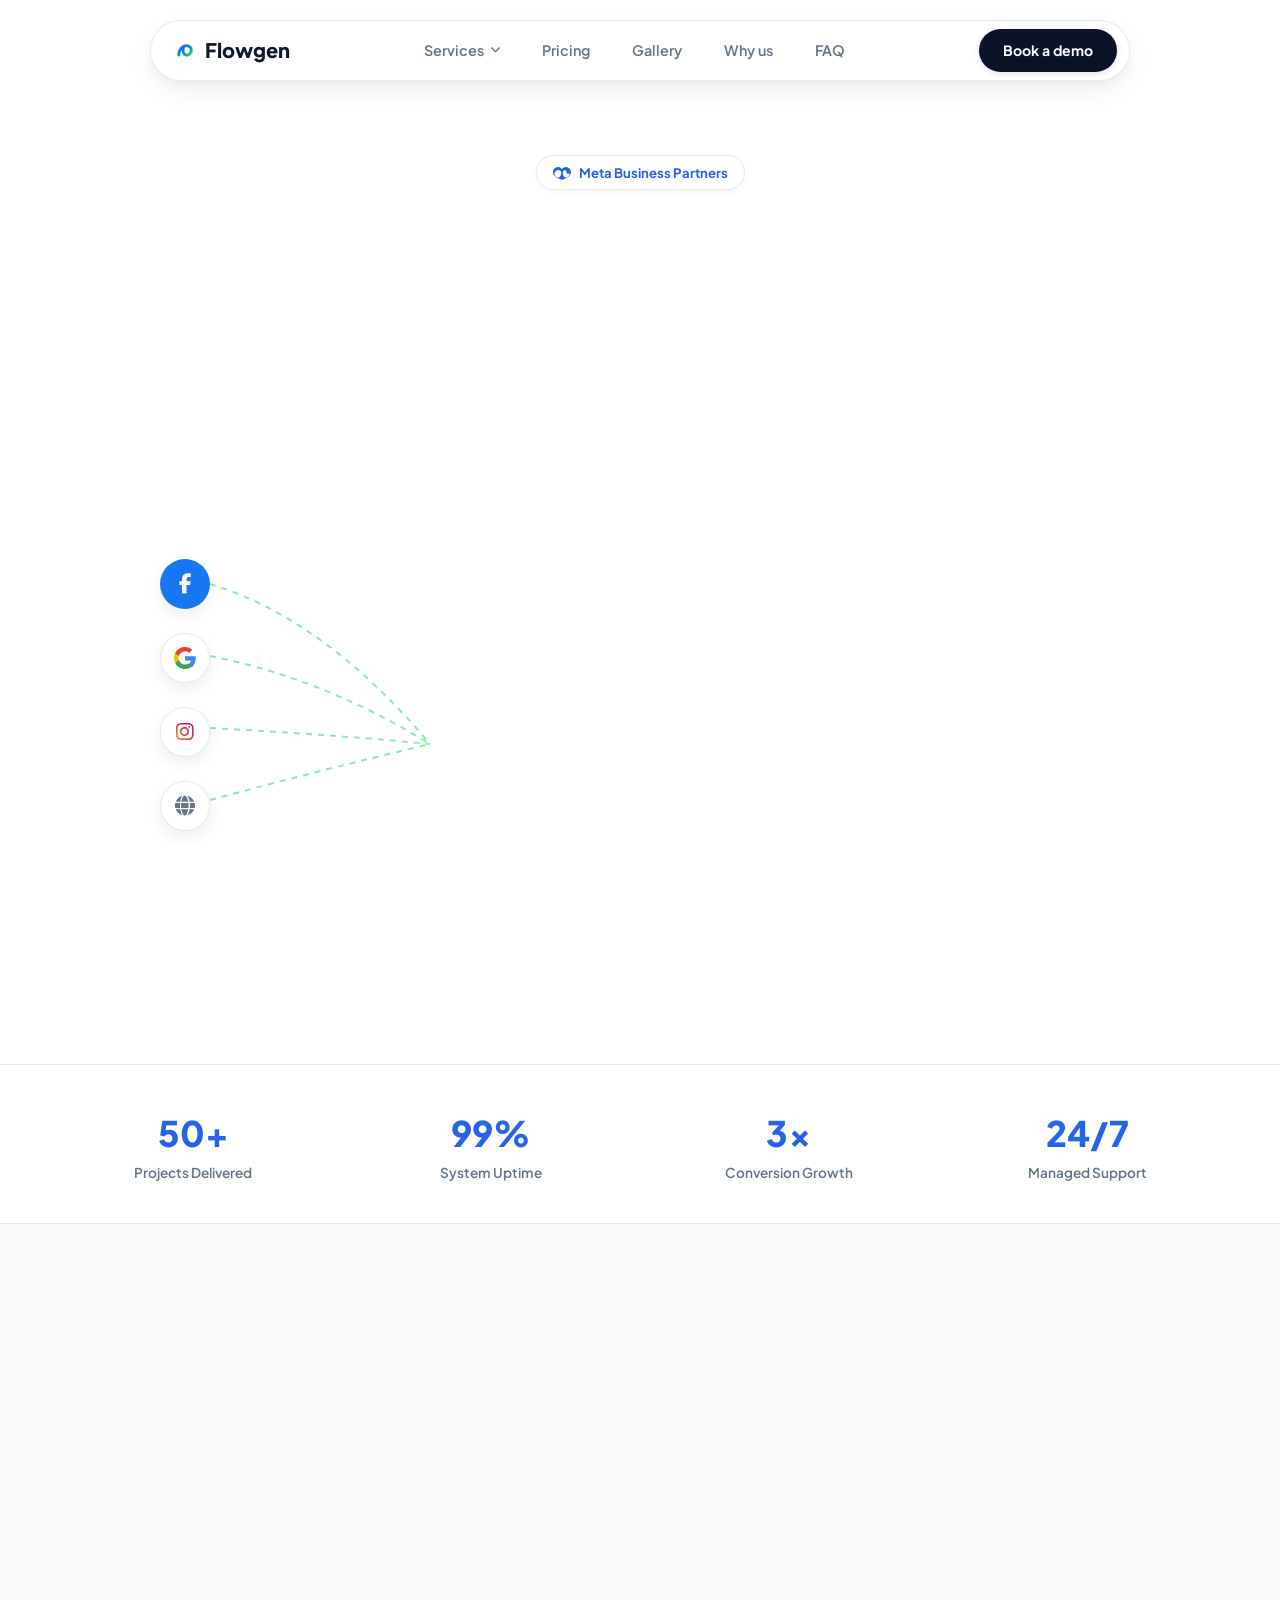
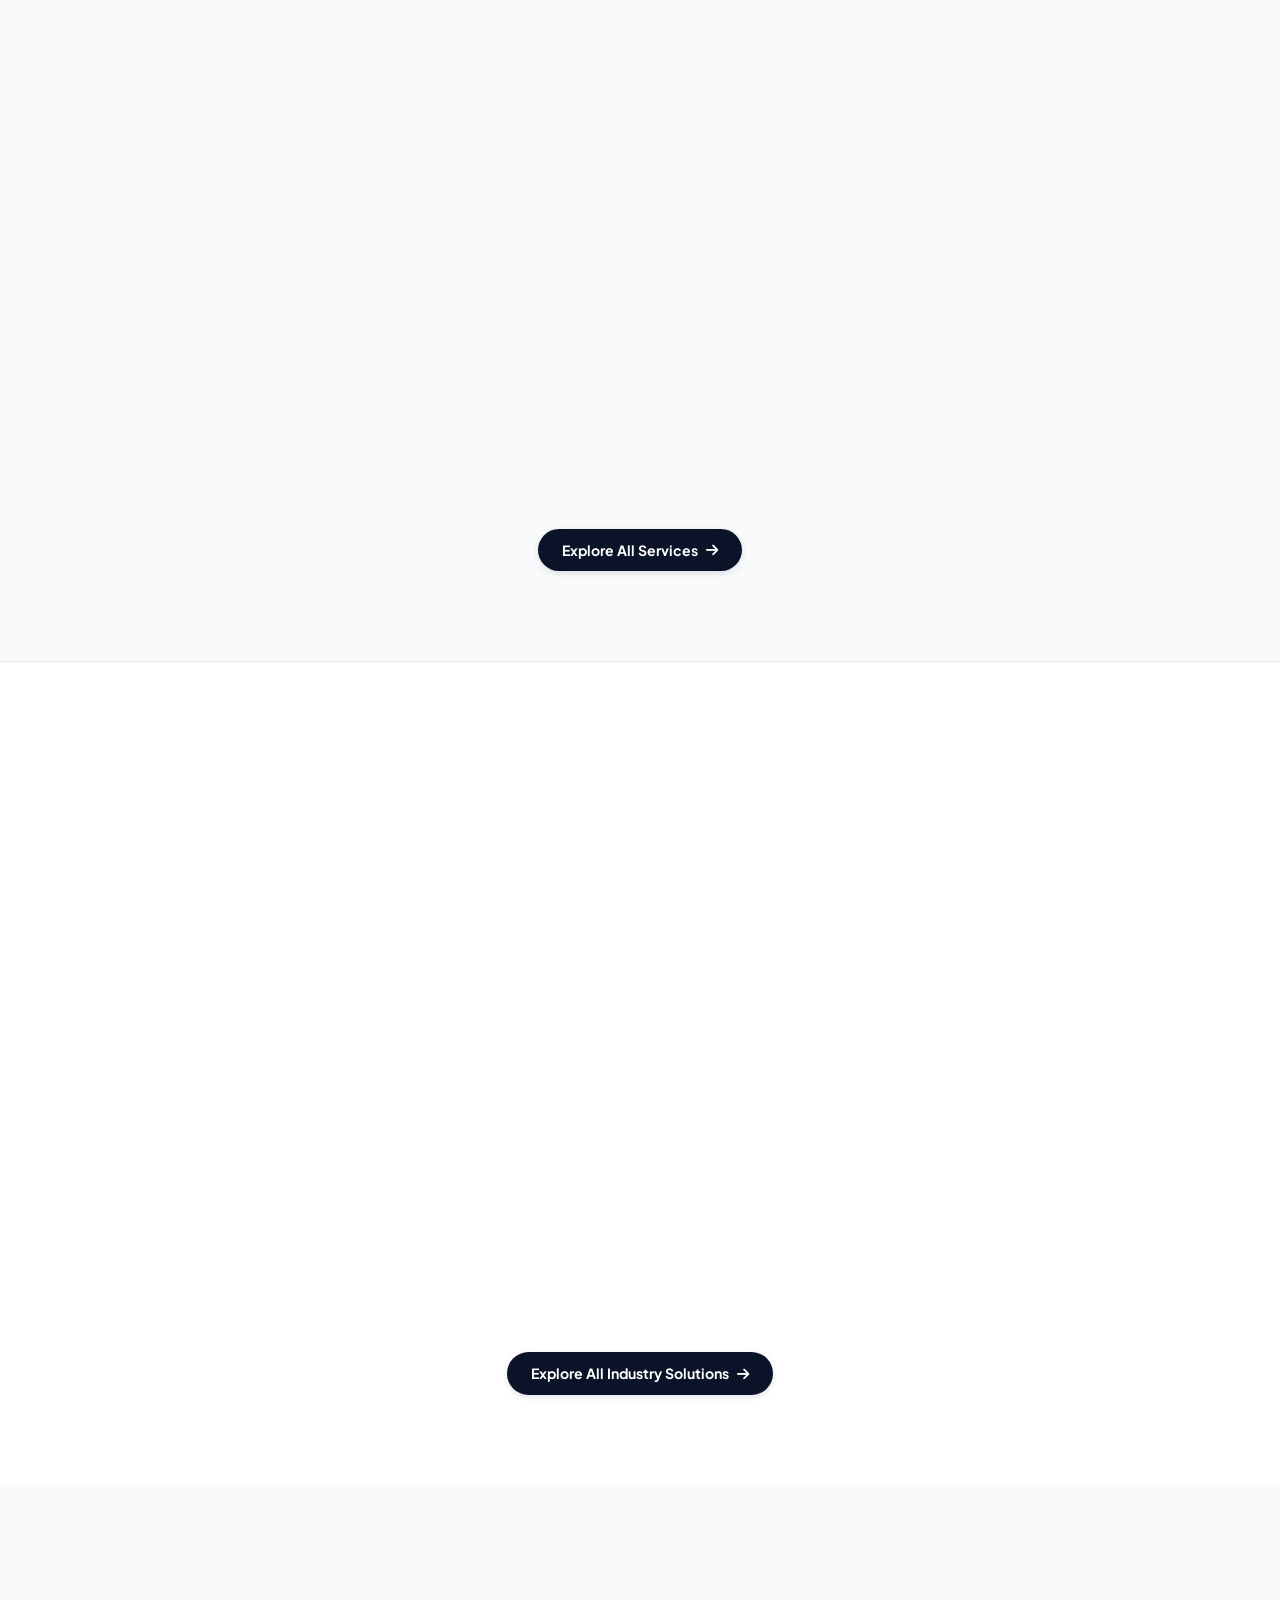
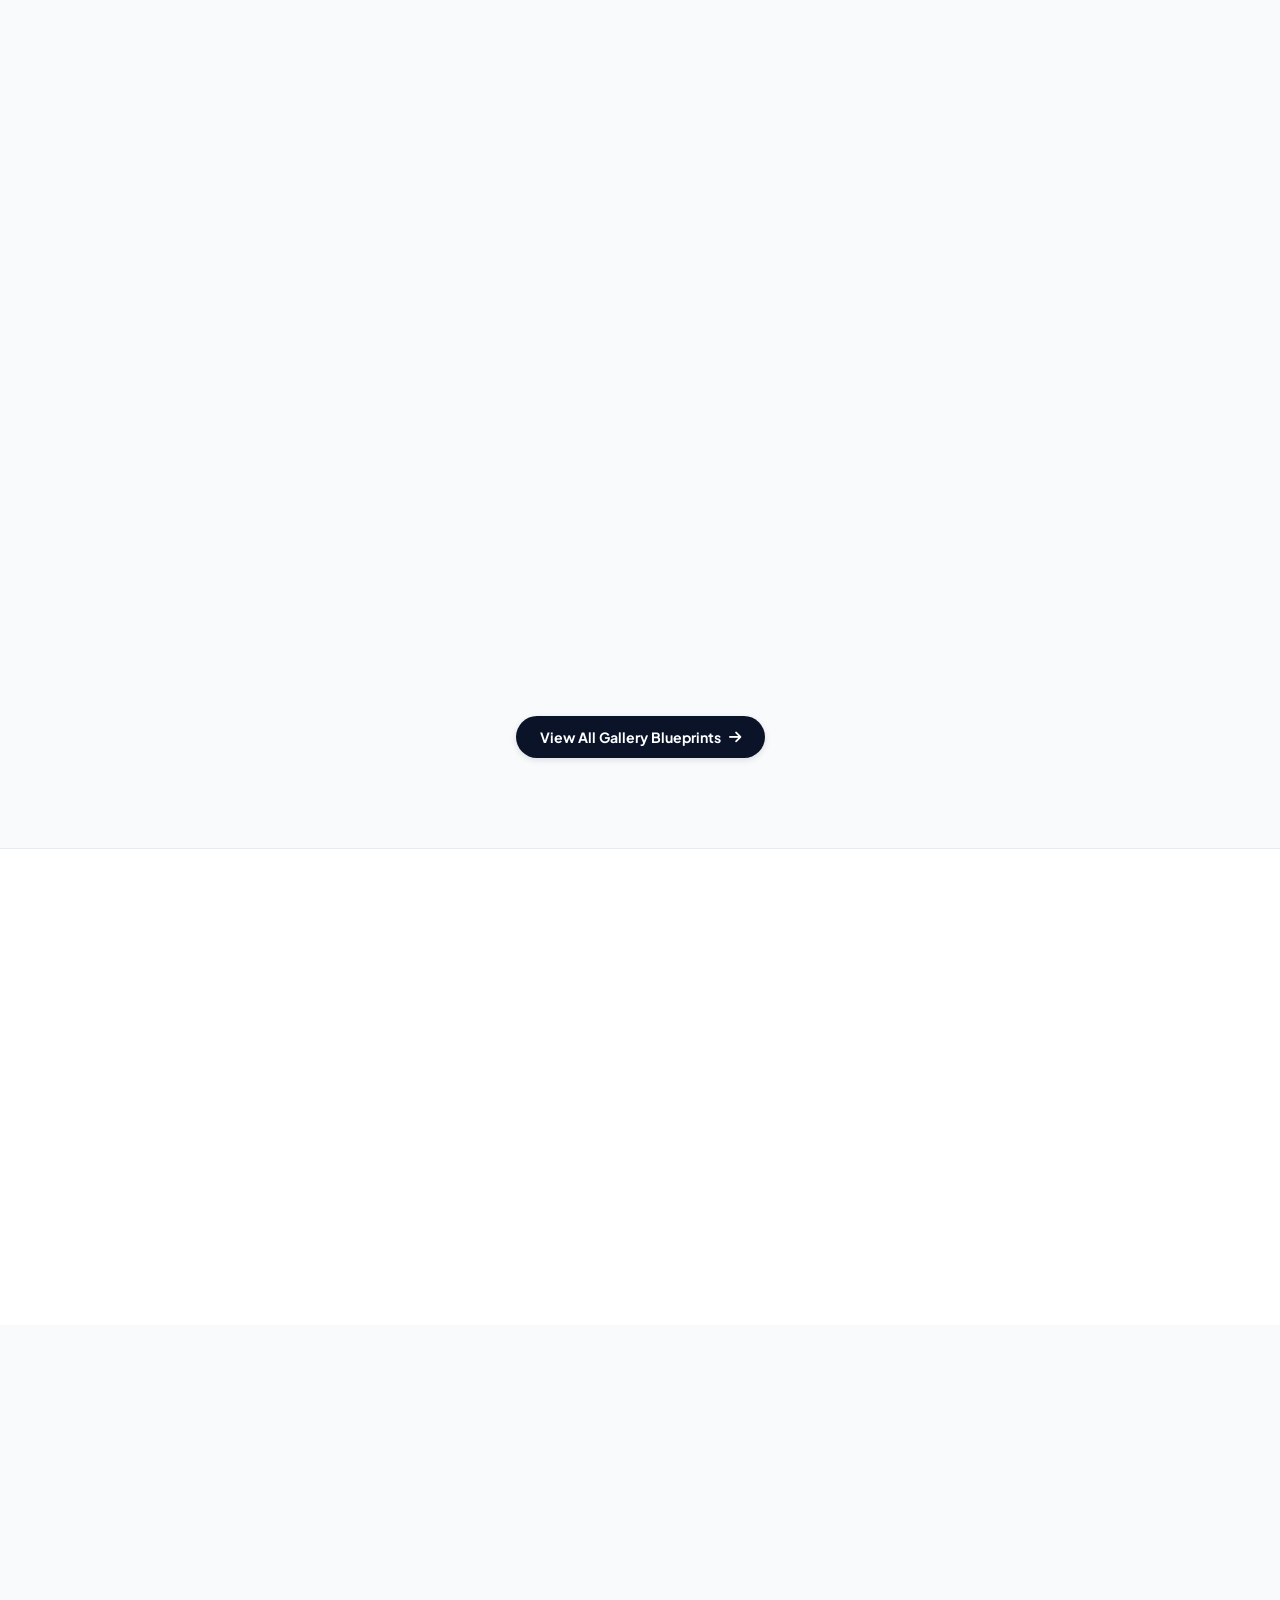
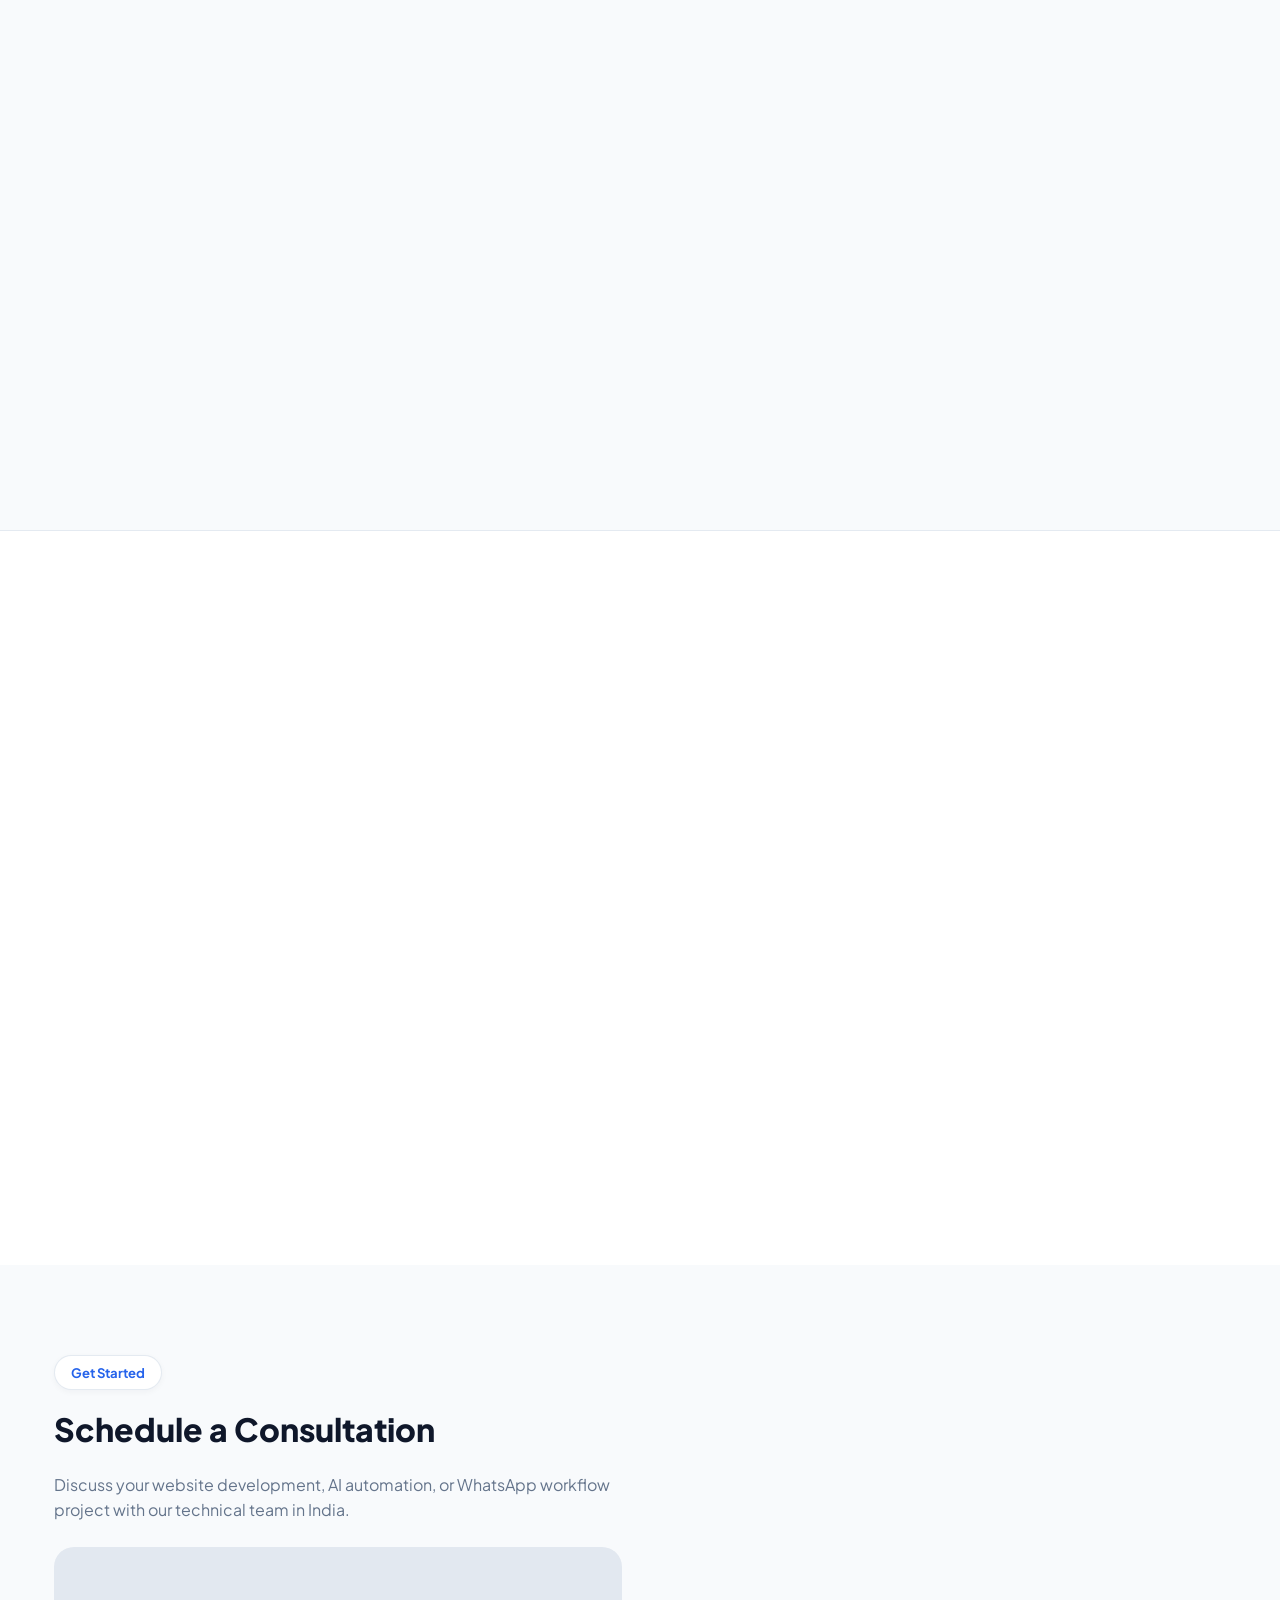
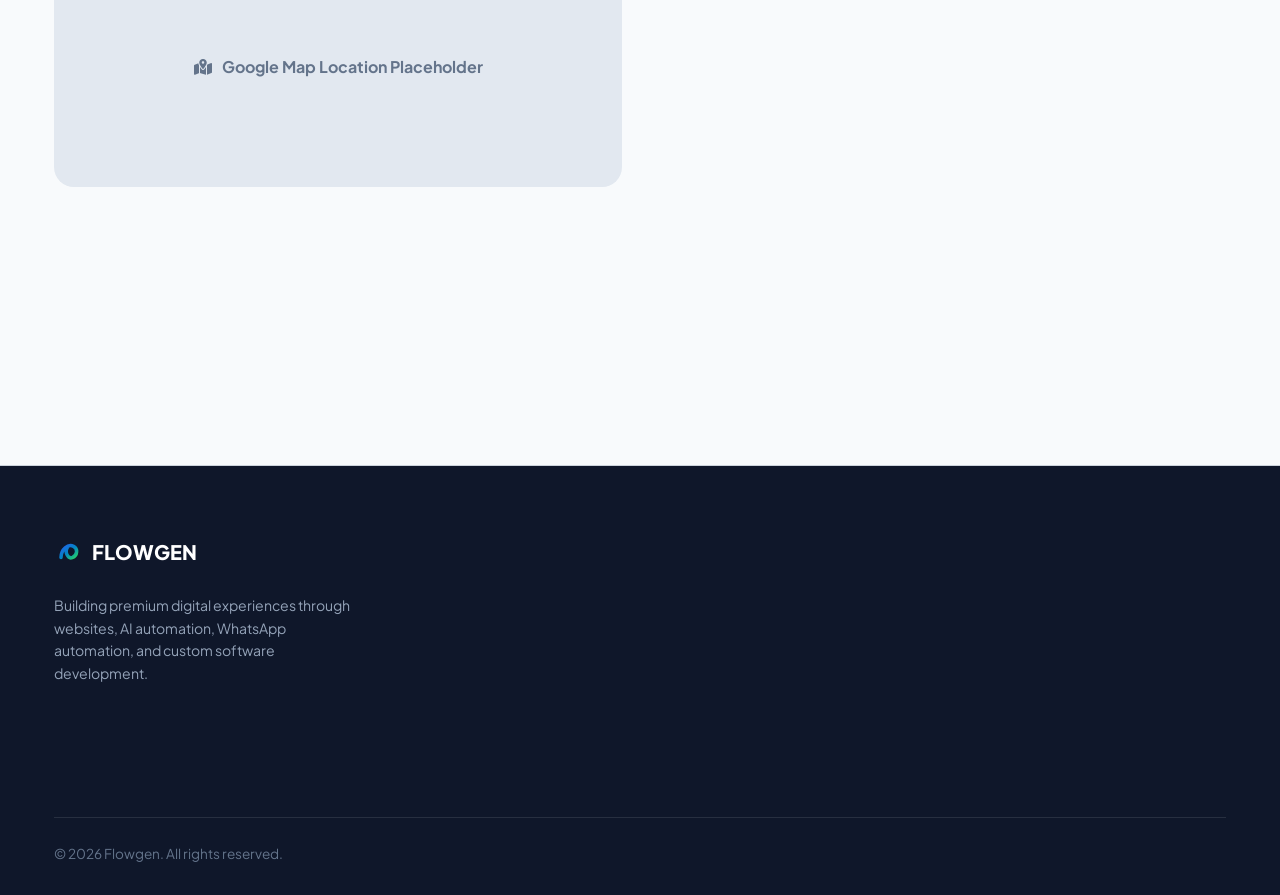
==== commit d799eae9: "add" ====
--- a/index.html
+++ b/index.html
@@ -75,7 +75,11 @@
 
       <div class="nav-right-actions">
         <a href="contact.html" class="btn-black-pill">Book a demo</a>
-        <button class="mobile-toggle" aria-label="Toggle navigation"><i class="fa-solid fa-bars"></i></button>
+        <button class="mobile-toggle" aria-label="Toggle navigation">
+          <span class="hamburger-line"></span>
+          <span class="hamburger-line"></span>
+          <span class="hamburger-line"></span>
+        </button>
       </div>
     </nav>
   </div>
--- a/styles.css
+++ b/styles.css
@@ -53,39 +53,81 @@
   --transition-normal: 0.35s cubic-bezier(0.16, 1, 0.3, 1);
 }
 
-/* Global Reset */
+/* Global Reset & Mobile Safety Wrappers */
 *, *::before, *::after {
   box-sizing: border-box;
   margin: 0;
   padding: 0;
 }
 
+html, body {
+  max-width: 100vw;
+  overflow-x: hidden;
+}
+
 html { scroll-behavior: smooth; font-size: 16px; }
 
-/* Smooth Page Navigation Fade Transitions (Without transform on body to preserve position:fixed) */
+/* Full Website Entrance Fade & Slide Animations */
 body {
   font-family: var(--font-main);
   background-color: var(--bg-body);
   color: var(--text-dark);
   line-height: 1.6;
-  overflow-x: hidden;
   -webkit-font-smoothing: antialiased;
   
   opacity: 0;
-  transition: opacity 0.32s ease;
+  transform: translateY(12px);
+  transition: opacity 0.45s cubic-bezier(0.16, 1, 0.3, 1), transform 0.45s cubic-bezier(0.16, 1, 0.3, 1);
 }
 
 body.page-loaded {
   opacity: 1;
+  transform: translateY(0);
 }
 
 body.page-exiting {
   opacity: 0;
-}
+  transform: translateY(-12px);
+}
+
+/* Elegant Smooth Slow Wipe-Down Animation System */
+.wipedown-reveal {
+  opacity: 0;
+  transform: translateY(-32px);
+  clip-path: inset(0 0 100% 0);
+  transition: clip-path 1.2s cubic-bezier(0.16, 1, 0.3, 1), 
+              transform 1.2s cubic-bezier(0.16, 1, 0.3, 1), 
+              opacity 0.9s ease;
+  will-change: opacity, transform, clip-path;
+}
+
+.wipedown-reveal.is-visible {
+  opacity: 1;
+  transform: translateY(0);
+  clip-path: inset(0 0 0 0);
+}
+
+/* Sequential One-By-One Stagger Delays */
+.stagger-1 { transition-delay: 0.12s; }
+.stagger-2 { transition-delay: 0.28s; }
+.stagger-3 { transition-delay: 0.44s; }
+.stagger-4 { transition-delay: 0.60s; }
+.stagger-5 { transition-delay: 0.76s; }
+.stagger-6 { transition-delay: 0.92s; }
 
 a { color: inherit; text-decoration: none; }
 ul { list-style: none; }
 button, input, select, textarea { font-family: inherit; font-size: inherit; }
+
+img, svg, video {
+  max-width: 100%;
+  height: auto;
+}
+
+h1, h2, h3, h4, h5, h6, p, span, a, div {
+  overflow-wrap: break-word;
+  word-wrap: break-word;
+}
 
 /* Container System */
 .container {
@@ -119,7 +161,7 @@
 }
 
 .section-title {
-  font-size: clamp(2rem, 4vw, 2.5rem);
+  font-size: clamp(1.8rem, 4vw, 2.5rem);
   font-weight: 800;
   line-height: 1.2;
   letter-spacing: -0.02em;
@@ -143,7 +185,7 @@
 }
 
 .page-hero-banner h1 {
-  font-size: clamp(2.2rem, 4vw, 3.2rem);
+  font-size: clamp(2rem, 4vw, 3.2rem);
   font-weight: 800;
   letter-spacing: -0.02em;
   color: var(--text-dark);
@@ -213,6 +255,7 @@
   box-shadow: 0 10px 30px -5px rgba(15, 23, 42, 0.09), 0 4px 12px rgba(15, 23, 42, 0.04);
   pointer-events: auto !important;
   flex-wrap: nowrap;
+  position: relative;
 }
 
 .logo {
@@ -324,12 +367,51 @@
 
 .btn-white-pill:hover { background: #f8fafc; border-color: var(--border-hover); }
 
+/* Animated 3-Line Hamburger to 'X' Morph Button */
 .mobile-toggle {
   display: none;
-  background: none;
+  background: #f1f5f9;
   border: none;
-  font-size: 1.3rem;
-  color: var(--text-dark);
+  width: 38px;
+  height: 38px;
+  border-radius: 50%;
+  cursor: pointer;
+  flex-direction: column;
+  align-items: center;
+  justify-content: center;
+  gap: 5px;
+  padding: 0;
+  transition: background 0.25s ease;
+}
+
+.mobile-toggle:hover {
+  background: #e2e8f0;
+}
+
+.hamburger-line {
+  display: block;
+  width: 18px;
+  height: 2px;
+  background-color: #0f172a;
+  border-radius: 2px;
+  transition: transform 0.35s cubic-bezier(0.16, 1, 0.3, 1), opacity 0.25s ease, background-color 0.25s ease;
+  transform-origin: center;
+}
+
+/* Morphing 3 lines into an 'X' */
+.mobile-toggle.is-active .hamburger-line:nth-child(1) {
+  transform: translateY(7px) rotate(45deg);
+  background-color: #2563eb;
+}
+
+.mobile-toggle.is-active .hamburger-line:nth-child(2) {
+  opacity: 0;
+  transform: scaleX(0);
+}
+
+.mobile-toggle.is-active .hamburger-line:nth-child(3) {
+  transform: translateY(-7px) rotate(-45deg);
+  background-color: #2563eb;
 }
 
 /* Glossy Mega Dropdown Menus */
@@ -339,6 +421,7 @@
   left: 50%;
   transform: translateX(-50%) translateY(14px) scale(0.98);
   width: 760px;
+  max-width: 90vw;
   background: rgba(255, 255, 255, 0.98);
   backdrop-filter: blur(24px);
   -webkit-backdrop-filter: blur(24px);
@@ -427,9 +510,9 @@
 .meta-partner-badge svg { width: 18px; height: 18px; fill: #2563eb; }
 
 .hero-main-title {
-  font-size: clamp(2.3rem, 5vw, 3.7rem);
+  font-size: clamp(2rem, 4.5vw, 3.7rem);
   font-weight: 800;
-  line-height: 1.15;
+  line-height: 1.2;
   letter-spacing: -0.03em;
   color: var(--text-dark);
   max-width: 860px;
@@ -568,6 +651,7 @@
 .phone-frame {
   width: 330px;
   height: 460px;
+  max-width: 100%;
   background: var(--wa-chat-bg);
   border: 7px solid #ffffff;
   border-radius: 36px;
@@ -773,6 +857,7 @@
   flex-direction: column;
   gap: 10px;
   min-width: 230px;
+  max-width: 100%;
   z-index: 4;
   transition: all var(--transition-normal);
   animation: cardSlideIn 0.5s cubic-bezier(0.16, 1, 0.3, 1) forwards;
@@ -1244,23 +1329,249 @@
 
 .toast.active { opacity: 1; transform: translateY(0); }
 
-/* Responsive Media Queries */
+/* ==========================================================================
+   COMPREHENSIVE FLUID MOBILE RESPONSIVE DESIGN & CONTAINER INTEGRITY
+   ========================================================================== */
+
 @media (max-width: 1024px) {
-  .hero-visual-wrapper { height: auto; flex-direction: column; }
-  .left-app-icons { position: static; flex-direction: row; margin-bottom: 20px; }
+  .hero-visual-wrapper {
+    height: auto;
+    flex-direction: column;
+    align-items: center;
+  }
+
+  .left-app-icons {
+    position: relative;
+    top: 0;
+    left: 0;
+    flex-direction: row;
+    justify-content: center;
+    gap: 16px;
+    margin-bottom: 24px;
+  }
+
   .svg-connectors { display: none; }
-  .phone-mockup-container { position: static; }
-  .right-floating-card { position: static; margin-top: 20px; }
-  .pricing-grid-3, .services-grid, .projects-grid, .solutions-grid { grid-template-columns: repeat(2, 1fr); }
+
+  .phone-mockup-container {
+    position: relative;
+    top: 0;
+    left: 0;
+    margin: 0 auto;
+  }
+
+  .right-floating-card {
+    position: relative;
+    top: 0;
+    right: 0;
+    margin: 24px auto 0 auto;
+    width: 100%;
+    max-width: 330px;
+  }
+
+  .pricing-grid-3, .services-grid, .projects-grid, .solutions-grid {
+    grid-template-columns: repeat(2, 1fr);
+    gap: 20px;
+  }
+
   .contact-grid { grid-template-columns: 1fr; }
-  .process-timeline-horizontal { grid-template-columns: repeat(4, 1fr); }
+  .process-timeline-horizontal { grid-template-columns: repeat(3, 1fr); gap: 14px; }
   .footer-grid { grid-template-columns: 1fr 1fr 1fr; gap: 30px; }
 }
 
-@media (max-width: 640px) {
-  .nav-links { display: none; }
-  .mobile-toggle { display: block; }
-  .pricing-grid-3, .services-grid, .projects-grid, .solutions-grid { grid-template-columns: 1fr; }
-  .process-timeline-horizontal { grid-template-columns: repeat(2, 1fr); }
-  .footer-grid { grid-template-columns: 1fr; gap: 24px; }
-}
+@media (max-width: 768px) {
+  .container { padding: 0 16px; }
+  .section-padding { padding: 55px 0; }
+  
+  .hero-nowaflow { padding: 125px 0 45px 0; }
+  .page-hero-banner { padding: 125px 0 35px 0; }
+
+  .navbar-wrapper {
+    top: 12px !important;
+    padding: 0 12px !important;
+  }
+
+  .navbar-pill {
+    padding: 6px 14px;
+    border-radius: var(--radius-full);
+  }
+
+  .logo { font-size: 1.1rem; gap: 8px; }
+  .logo-icon-img { height: 24px; }
+
+  .btn-black-pill {
+    padding: 7px 16px;
+    font-size: 0.78rem;
+  }
+
+  .mobile-toggle { display: flex; }
+
+  /* Mobile Dropdown Navigation Menu */
+  .nav-links {
+    display: none;
+    position: absolute;
+    top: calc(100% + 10px);
+    left: 0;
+    right: 0;
+    width: 100%;
+    background: rgba(255, 255, 255, 0.98);
+    backdrop-filter: blur(24px);
+    -webkit-backdrop-filter: blur(24px);
+    border: 1px solid var(--border-subtle);
+    border-radius: var(--radius-lg);
+    padding: 16px;
+    box-shadow: var(--shadow-mega);
+    flex-direction: column;
+    align-items: stretch;
+    gap: 8px;
+    z-index: 9999;
+  }
+
+  @keyframes mobilePopOut {
+    0% {
+      opacity: 0;
+      transform: translateY(-16px) scale(0.95);
+    }
+    65% {
+      opacity: 1;
+      transform: translateY(4px) scale(1.02);
+    }
+    100% {
+      opacity: 1;
+      transform: translateY(0) scale(1);
+    }
+  }
+
+  @keyframes mobileItemPop {
+    0% {
+      opacity: 0;
+      transform: translateX(-14px);
+    }
+    100% {
+      opacity: 1;
+      transform: translateX(0);
+    }
+  }
+
+  .nav-links.active-mobile {
+    display: flex !important;
+    animation: mobilePopOut 0.36s cubic-bezier(0.16, 1, 0.3, 1) forwards;
+    transform-origin: top center;
+  }
+
+  .nav-links.active-mobile .nav-item {
+    animation: mobileItemPop 0.3s cubic-bezier(0.16, 1, 0.3, 1) both;
+  }
+  .nav-links.active-mobile .nav-item:nth-child(1) { animation-delay: 0.04s; }
+  .nav-links.active-mobile .nav-item:nth-child(2) { animation-delay: 0.08s; }
+  .nav-links.active-mobile .nav-item:nth-child(3) { animation-delay: 0.12s; }
+  .nav-links.active-mobile .nav-item:nth-child(4) { animation-delay: 0.16s; }
+  .nav-links.active-mobile .nav-item:nth-child(5) { animation-delay: 0.20s; }
+
+  .nav-link {
+    width: 100%;
+    padding: 10px 16px;
+    border-radius: var(--radius-md);
+    justify-content: space-between;
+    background: #f8fafc;
+  }
+
+  .mega-menu {
+    position: static;
+    transform: none !important;
+    width: 100%;
+    max-width: 100%;
+    opacity: 1;
+    pointer-events: auto;
+    display: none;
+    box-shadow: none;
+    padding: 12px;
+    margin-top: 8px;
+    background: #ffffff;
+    border: 1px solid var(--border-subtle);
+  }
+
+  .mega-menu.mobile-open {
+    display: block !important;
+  }
+
+  .mega-grid-3 {
+    grid-template-columns: 1fr;
+    gap: 8px;
+  }
+
+  .hero-main-title {
+    font-size: clamp(1.65rem, 7vw, 2.4rem);
+    line-height: 1.25;
+    margin-bottom: 14px;
+  }
+
+  .wa-title-badge {
+    width: 34px;
+    height: 34px;
+    font-size: 1.1rem;
+    margin: 0 4px;
+  }
+
+  .hero-checkmarks-row {
+    flex-direction: column;
+    align-items: center;
+    gap: 10px;
+    font-size: 0.82rem;
+  }
+
+  .hero-cta-buttons {
+    flex-direction: column;
+    width: 100%;
+    gap: 10px;
+  }
+
+  .hero-cta-buttons .btn-black-pill,
+  .hero-cta-buttons .btn-white-pill {
+    width: 100%;
+  }
+
+  .pricing-grid-3, .services-grid, .projects-grid, .solutions-grid {
+    grid-template-columns: 1fr;
+    gap: 18px;
+  }
+
+  .process-timeline-horizontal {
+    grid-template-columns: 1fr;
+    gap: 12px;
+  }
+
+  .footer-grid {
+    grid-template-columns: 1fr;
+    gap: 28px;
+  }
+
+  .footer-bottom {
+    flex-direction: column;
+    gap: 10px;
+    text-align: center;
+  }
+
+  .phone-frame {
+    width: 290px;
+    height: 420px;
+    border-width: 5px;
+  }
+
+  .modal-content {
+    padding: 20px;
+    width: 95%;
+  }
+}
+
+@media (max-width: 480px) {
+  .hero-main-title {
+    font-size: 1.55rem;
+  }
+  .section-title {
+    font-size: 1.45rem;
+  }
+  .phone-frame {
+    width: 270px;
+    height: 390px;
+  }
+}
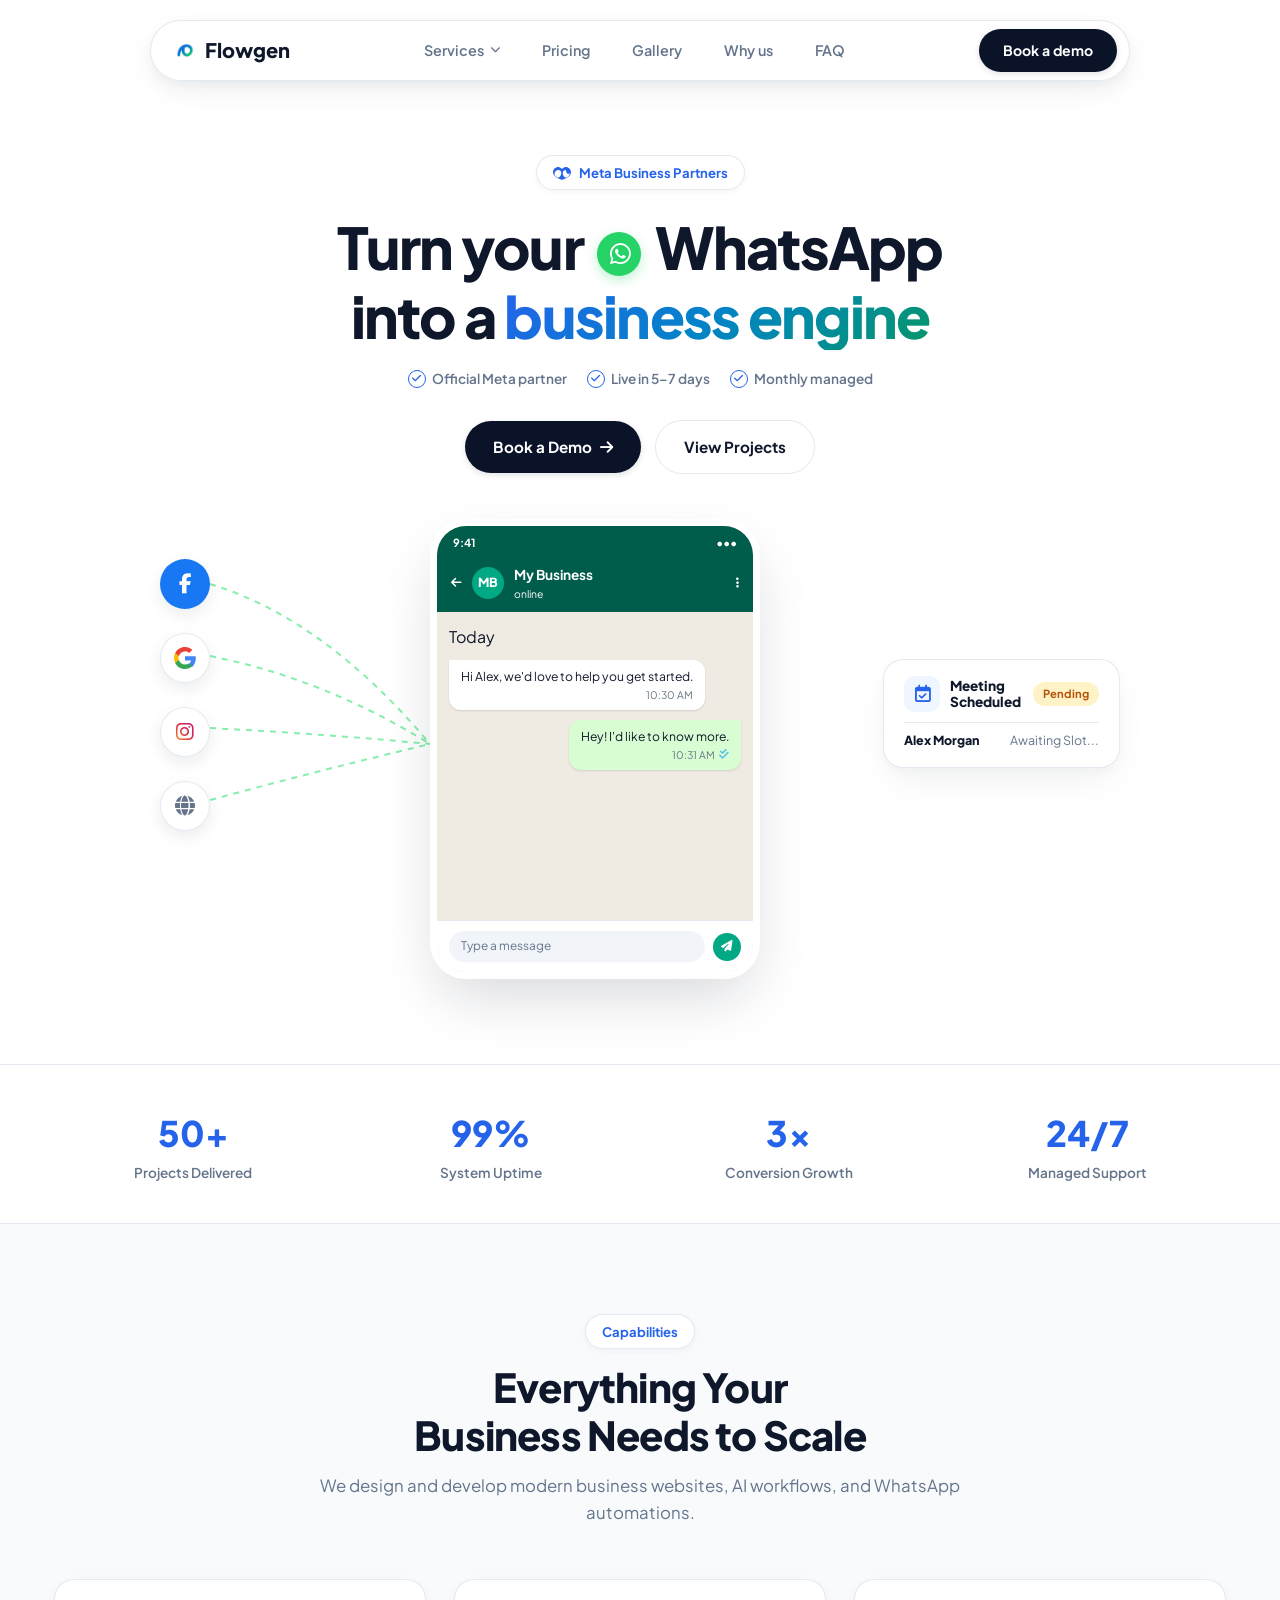
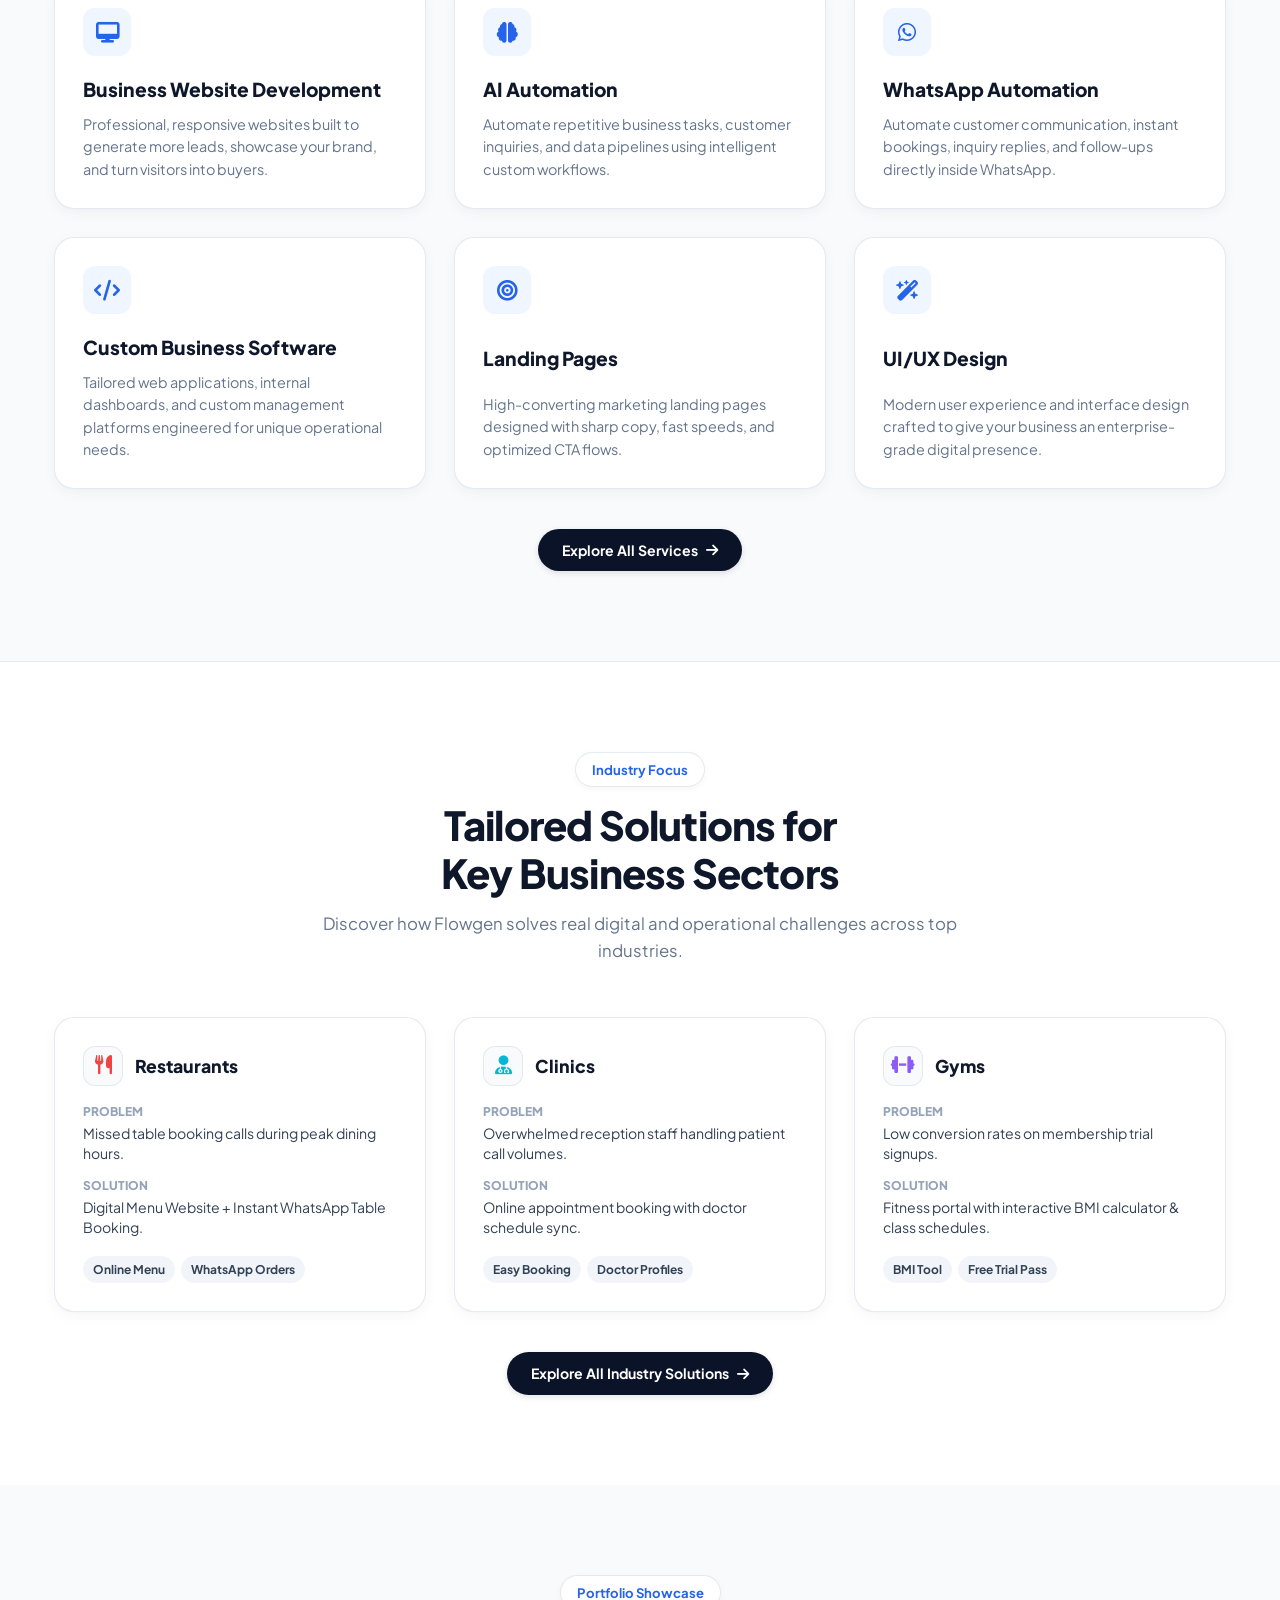
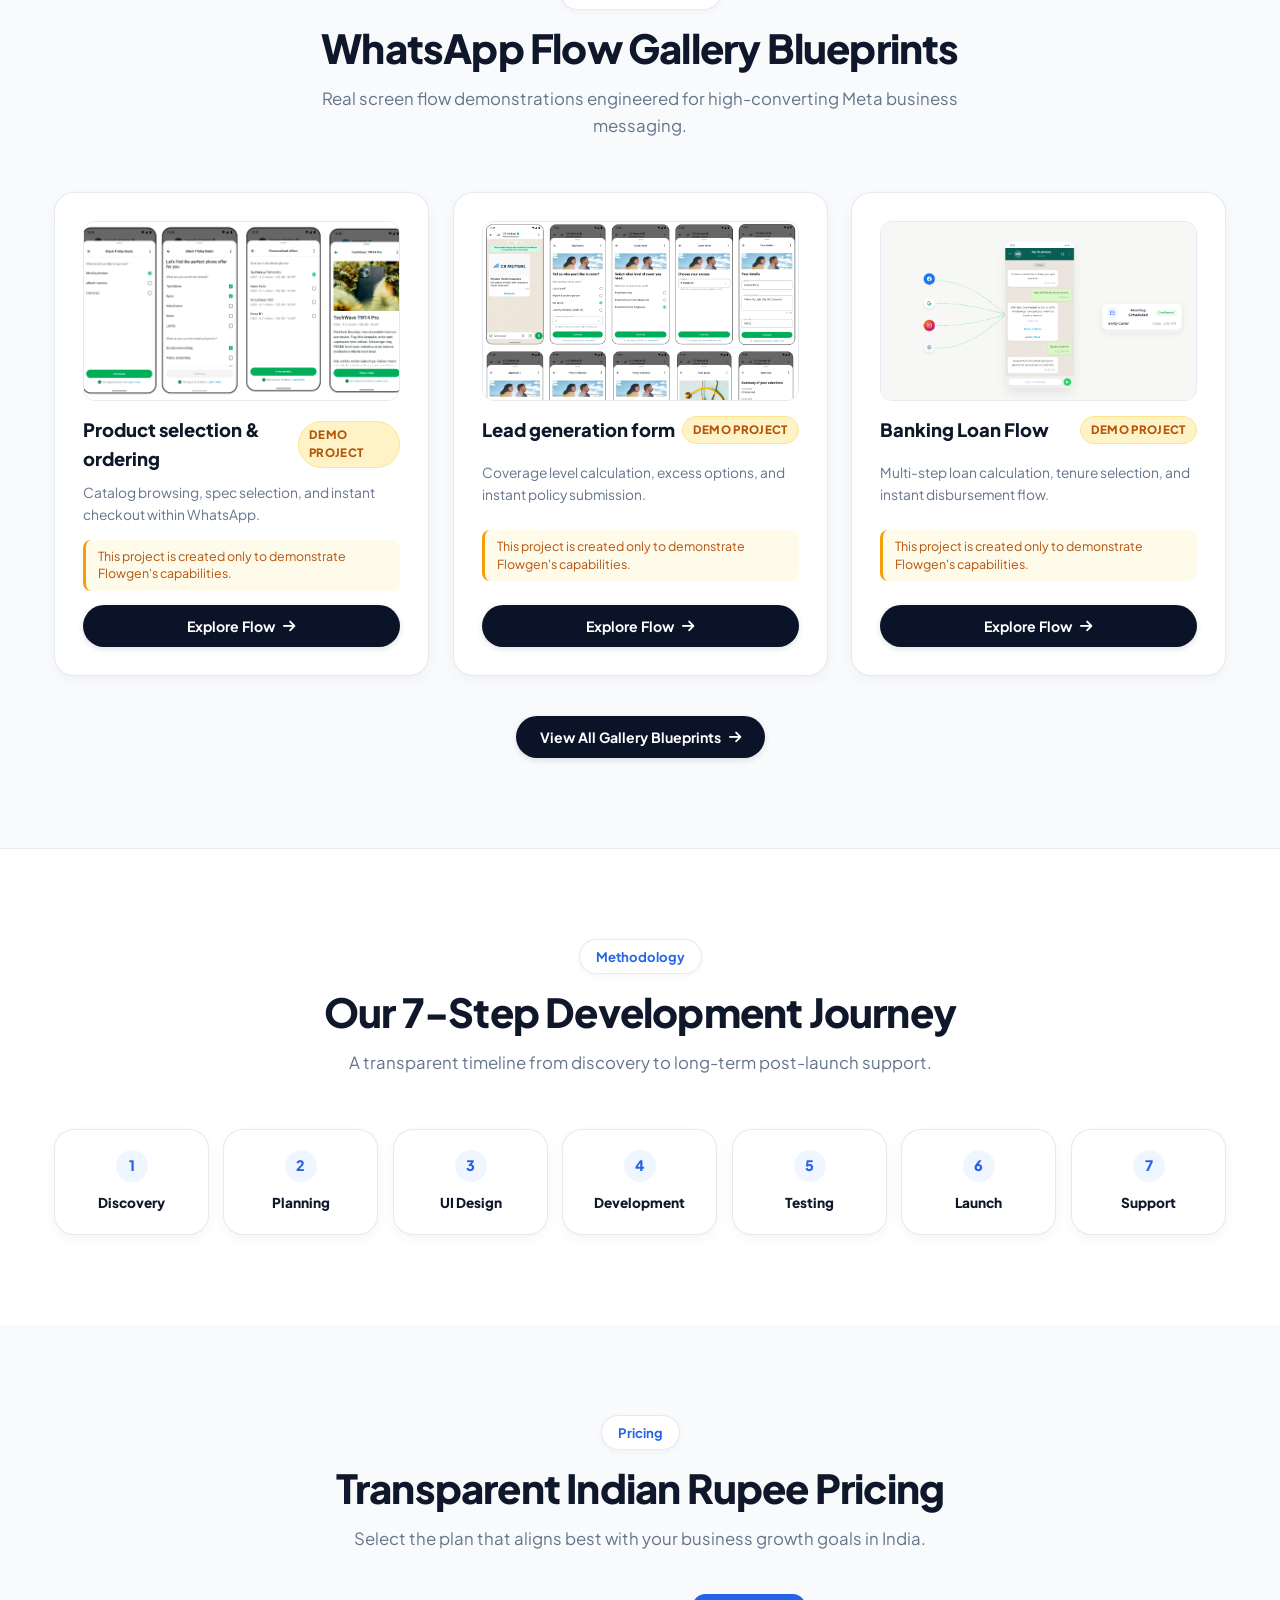
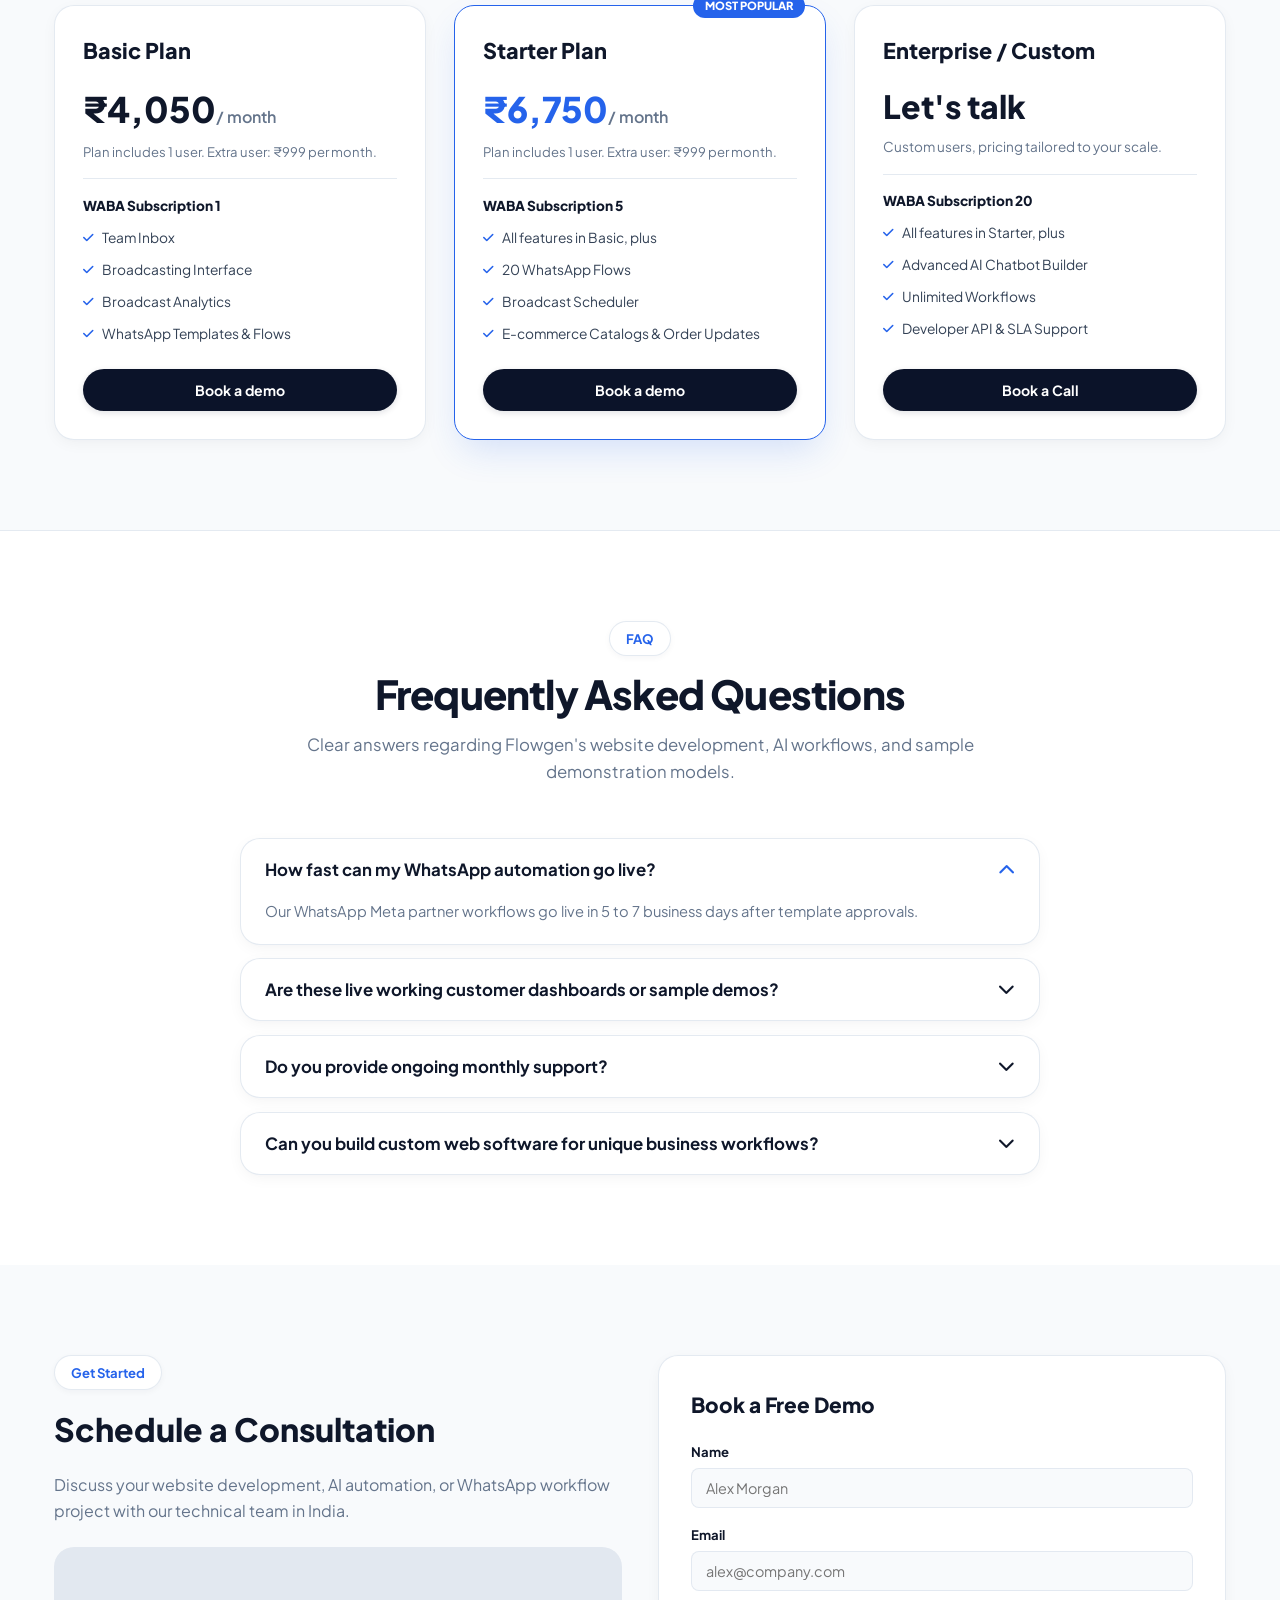
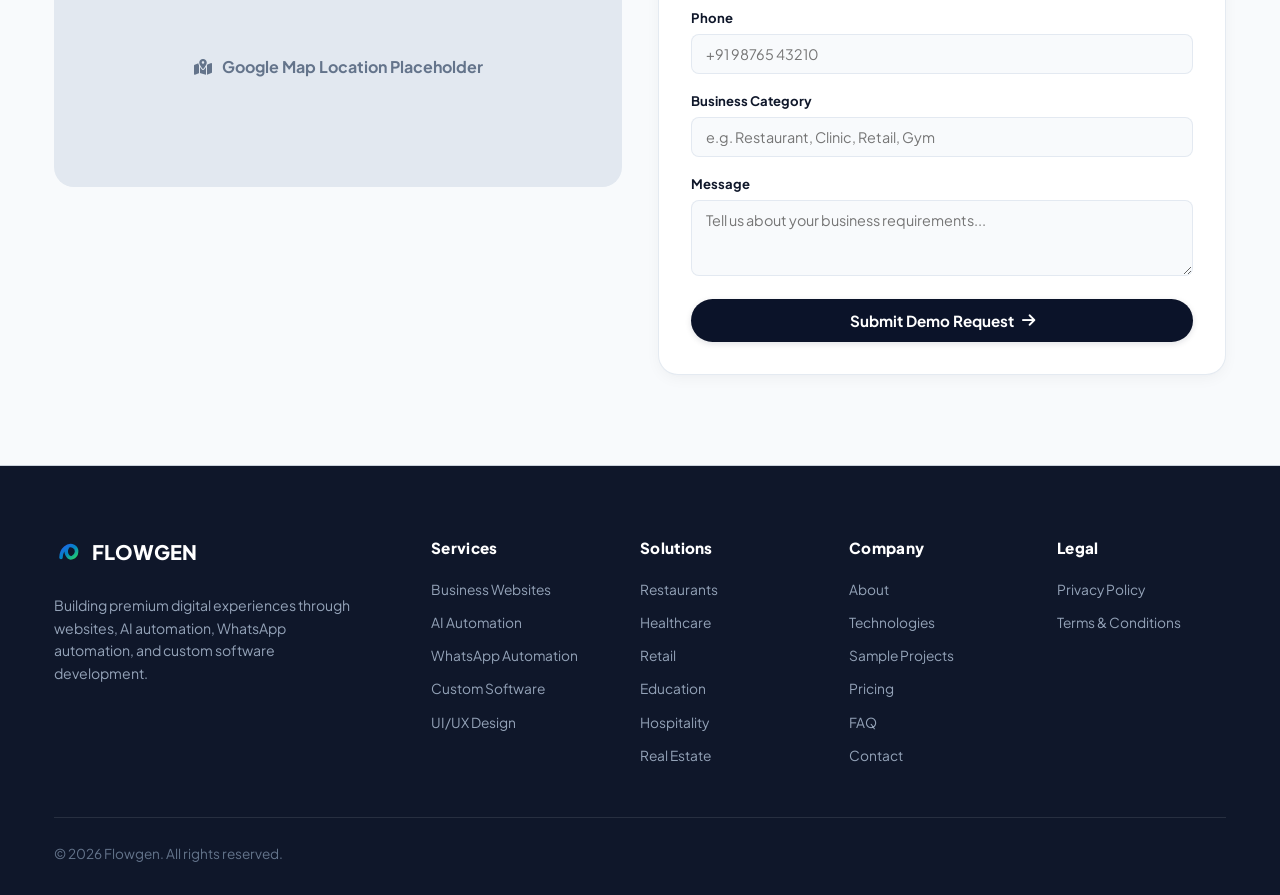
==== commit 25996331: "update" ====
--- a/index.html
+++ b/index.html
@@ -4,7 +4,7 @@
 <head>
   <meta charset="UTF-8">
   <meta name="viewport" content="width=device-width, initial-scale=1.0">
-  <title>Flowgen — Turn your WhatsApp into a business engine</title>
+  <title>Flowgen</title>
   <meta name="description"
     content="Flowgen helps businesses grow with modern websites, AI automation, WhatsApp automation and custom software solutions in India.">
   <link rel="stylesheet" href="styles.css">
@@ -24,7 +24,7 @@
 
 <body>
 
-    <!-- Floating Pill Navbar -->
+  <!-- Floating Pill Navbar -->
   <div class="navbar-wrapper">
     <nav class="navbar-pill">
       <a href="index.html" class="logo">
@@ -35,33 +35,52 @@
       <div class="nav-links">
         <!-- Services with Glossy Mega Menu -->
         <div class="nav-item">
-          <a href="services.html" class="nav-link">Services <i class="fa-solid fa-chevron-down" style="font-size:0.65rem;"></i></a>
+          <a href="services.html" class="nav-link">Services <i class="fa-solid fa-chevron-down"
+              style="font-size:0.65rem;"></i></a>
           <div class="mega-menu">
             <div class="mega-title">Our Services</div>
             <div class="mega-grid-3">
               <a href="services.html" class="mega-card">
                 <div class="mega-icon"><i class="fa-solid fa-desktop"></i></div>
-                <div class="mega-info"><h6>Business Websites</h6><p>Professional responsive business websites</p></div>
+                <div class="mega-info">
+                  <h6>Business Websites</h6>
+                  <p>Professional responsive business websites</p>
+                </div>
               </a>
               <a href="services.html" class="mega-card">
                 <div class="mega-icon"><i class="fa-solid fa-brain"></i></div>
-                <div class="mega-info"><h6>AI Automation</h6><p>Automate repetitive business tasks</p></div>
+                <div class="mega-info">
+                  <h6>AI Automation</h6>
+                  <p>Automate repetitive business tasks</p>
+                </div>
               </a>
               <a href="services.html" class="mega-card">
                 <div class="mega-icon"><i class="fa-brands fa-whatsapp"></i></div>
-                <div class="mega-info"><h6>WhatsApp Automation</h6><p>Customer engagement automation</p></div>
+                <div class="mega-info">
+                  <h6>WhatsApp Automation</h6>
+                  <p>Customer engagement automation</p>
+                </div>
               </a>
               <a href="services.html" class="mega-card">
                 <div class="mega-icon"><i class="fa-solid fa-code"></i></div>
-                <div class="mega-info"><h6>Custom Software</h6><p>Business management systems</p></div>
+                <div class="mega-info">
+                  <h6>Custom Software</h6>
+                  <p>Business management systems</p>
+                </div>
               </a>
               <a href="services.html" class="mega-card">
                 <div class="mega-icon"><i class="fa-solid fa-wand-magic-sparkles"></i></div>
-                <div class="mega-info"><h6>UI/UX Design</h6><p>Modern interface design</p></div>
+                <div class="mega-info">
+                  <h6>UI/UX Design</h6>
+                  <p>Modern interface design</p>
+                </div>
               </a>
               <a href="services.html" class="mega-card">
                 <div class="mega-icon"><i class="fa-solid fa-plug"></i></div>
-                <div class="mega-info"><h6>API Integration</h6><p>Third-party software integrations</p></div>
+                <div class="mega-info">
+                  <h6>API Integration</h6>
+                  <p>Third-party software integrations</p>
+                </div>
               </a>
             </div>
           </div>
@@ -658,16 +677,17 @@
   </section>
 
   <!-- Multi-Column Footer -->
-    <!-- Multi-Column Footer -->
+  <!-- Multi-Column Footer -->
   <footer>
     <div class="container">
       <div class="footer-grid">
-        
+
         <!-- Column 1: Brand & Description -->
         <div class="footer-brand-col">
           <a href="index.html" class="logo" style="margin-bottom:14px; display:inline-flex;">
             <svg class="logo-icon-svg" viewBox="0 0 40 40" fill="none">
-              <path d="M10 28 C10 16, 20 8, 28 12 C34 15, 34 25, 26 28 C20 30, 14 20, 20 12" stroke="url(#logo-grad-foot-gen)" stroke-width="5" stroke-linecap="round" fill="none"/>
+              <path d="M10 28 C10 16, 20 8, 28 12 C34 15, 34 25, 26 28 C20 30, 14 20, 20 12"
+                stroke="url(#logo-grad-foot-gen)" stroke-width="5" stroke-linecap="round" fill="none" />
               <defs>
                 <linearGradient id="logo-grad-foot-gen" x1="0%" y1="0%" x2="100%" y2="100%">
                   <stop offset="0%" stop-color="#2563eb" />
@@ -679,7 +699,8 @@
             <span style="color:#fff;">FLOWGEN</span>
           </a>
           <p class="footer-brand-desc">
-            Building premium digital experiences through websites, AI automation, WhatsApp automation, and custom software development.
+            Building premium digital experiences through websites, AI automation, WhatsApp automation, and custom
+            software development.
           </p>
         </div>
 
--- a/styles.css
+++ b/styles.css
@@ -90,30 +90,36 @@
   transform: translateY(-12px);
 }
 
-/* Elegant Smooth Slow Wipe-Down Animation System */
+/* Smooth Sequential Wipe-Down Animation System - Works on Desktop & Mobile */
 .wipedown-reveal {
   opacity: 0;
-  transform: translateY(-32px);
-  clip-path: inset(0 0 100% 0);
-  transition: clip-path 1.2s cubic-bezier(0.16, 1, 0.3, 1), 
-              transform 1.2s cubic-bezier(0.16, 1, 0.3, 1), 
-              opacity 0.9s ease;
-  will-change: opacity, transform, clip-path;
+  transform: translateY(-20px);
+  transition: opacity 0.55s cubic-bezier(0.16, 1, 0.3, 1), transform 0.55s cubic-bezier(0.16, 1, 0.3, 1);
+  will-change: opacity, transform;
 }
 
 .wipedown-reveal.is-visible {
   opacity: 1;
   transform: translateY(0);
-  clip-path: inset(0 0 0 0);
-}
-
-/* Sequential One-By-One Stagger Delays */
-.stagger-1 { transition-delay: 0.12s; }
-.stagger-2 { transition-delay: 0.28s; }
-.stagger-3 { transition-delay: 0.44s; }
-.stagger-4 { transition-delay: 0.60s; }
-.stagger-5 { transition-delay: 0.76s; }
-.stagger-6 { transition-delay: 0.92s; }
+}
+
+/* Sequential Stagger Delays - Desktop */
+.stagger-1 { transition-delay: 0.05s; }
+.stagger-2 { transition-delay: 0.25s; }
+.stagger-3 { transition-delay: 0.45s; }
+.stagger-4 { transition-delay: 0.65s; }
+.stagger-5 { transition-delay: 0.85s; }
+.stagger-6 { transition-delay: 1.05s; }
+
+/* Faster Stagger Delays on Mobile Devices */
+@media (max-width: 768px) {
+  .stagger-1 { transition-delay: 0.04s; }
+  .stagger-2 { transition-delay: 0.16s; }
+  .stagger-3 { transition-delay: 0.28s; }
+  .stagger-4 { transition-delay: 0.40s; }
+  .stagger-5 { transition-delay: 0.52s; }
+  .stagger-6 { transition-delay: 0.64s; }
+}
 
 a { color: inherit; text-decoration: none; }
 ul { list-style: none; }
